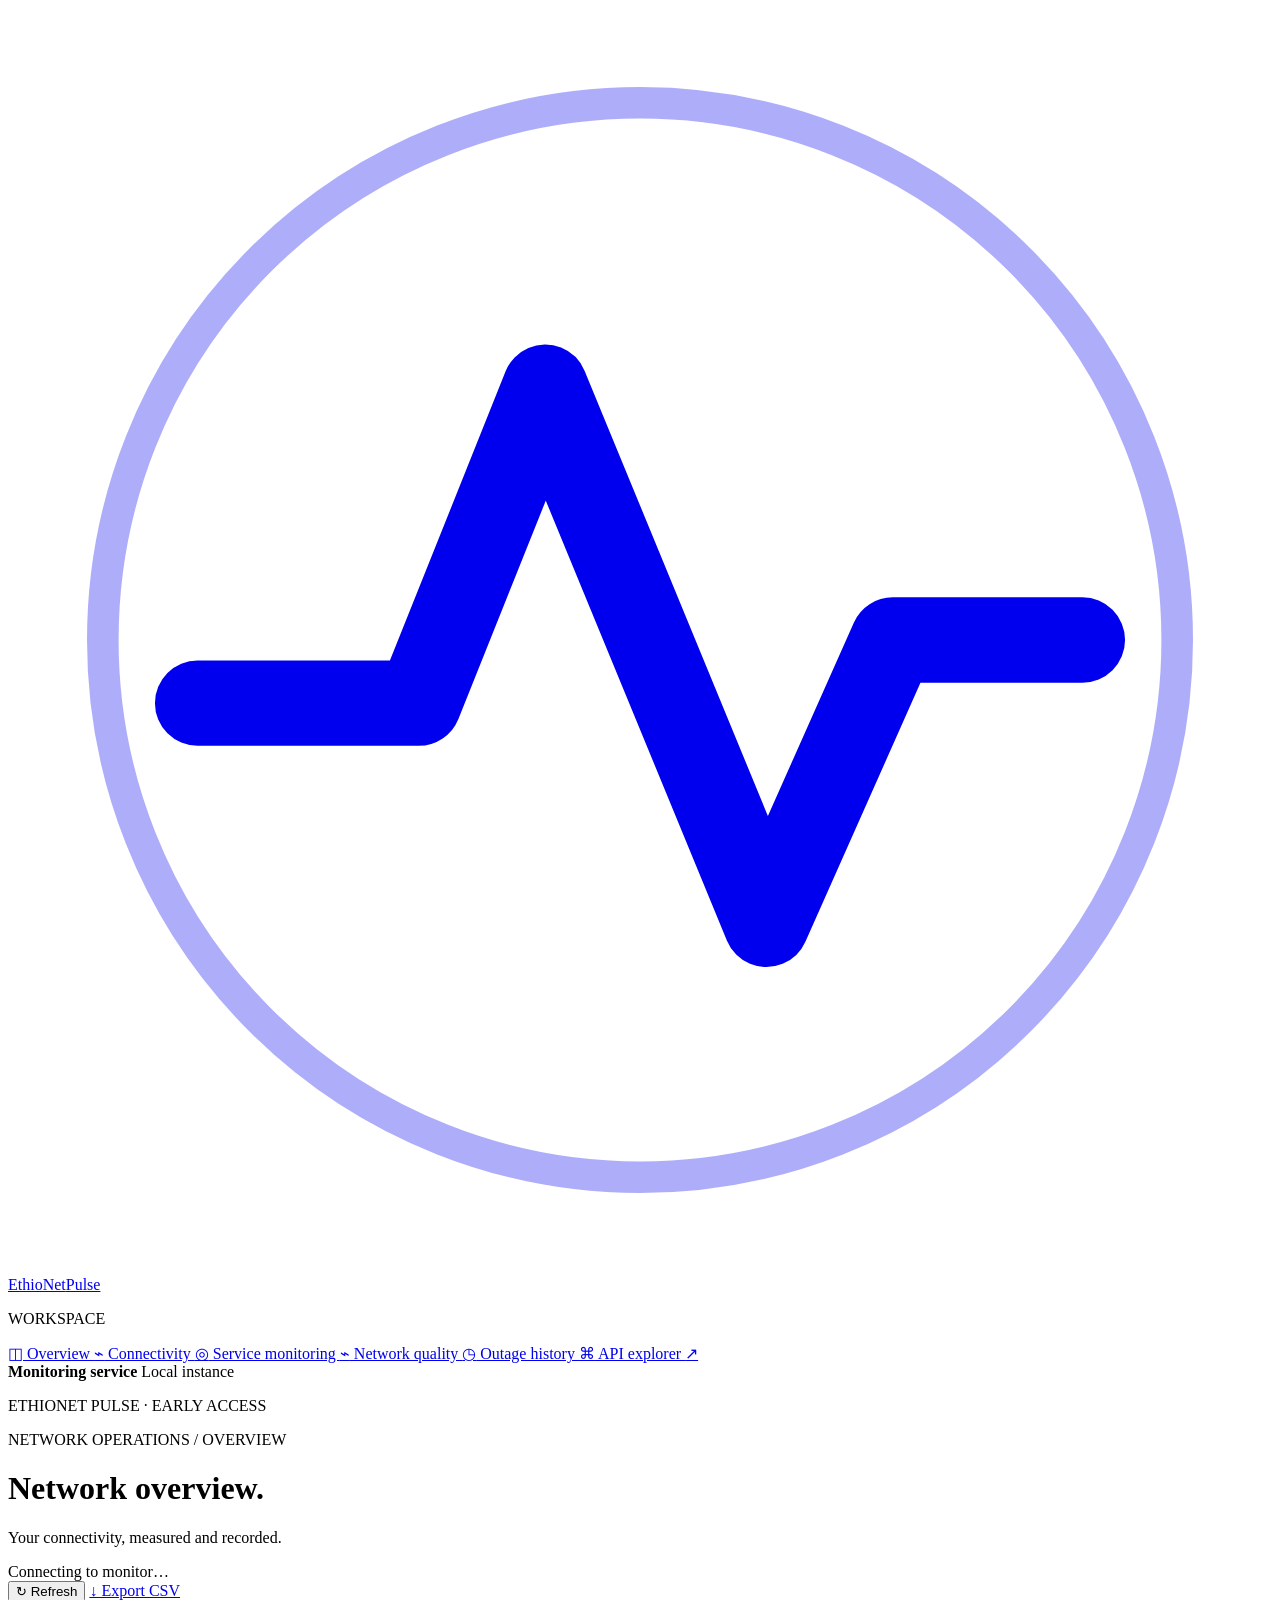
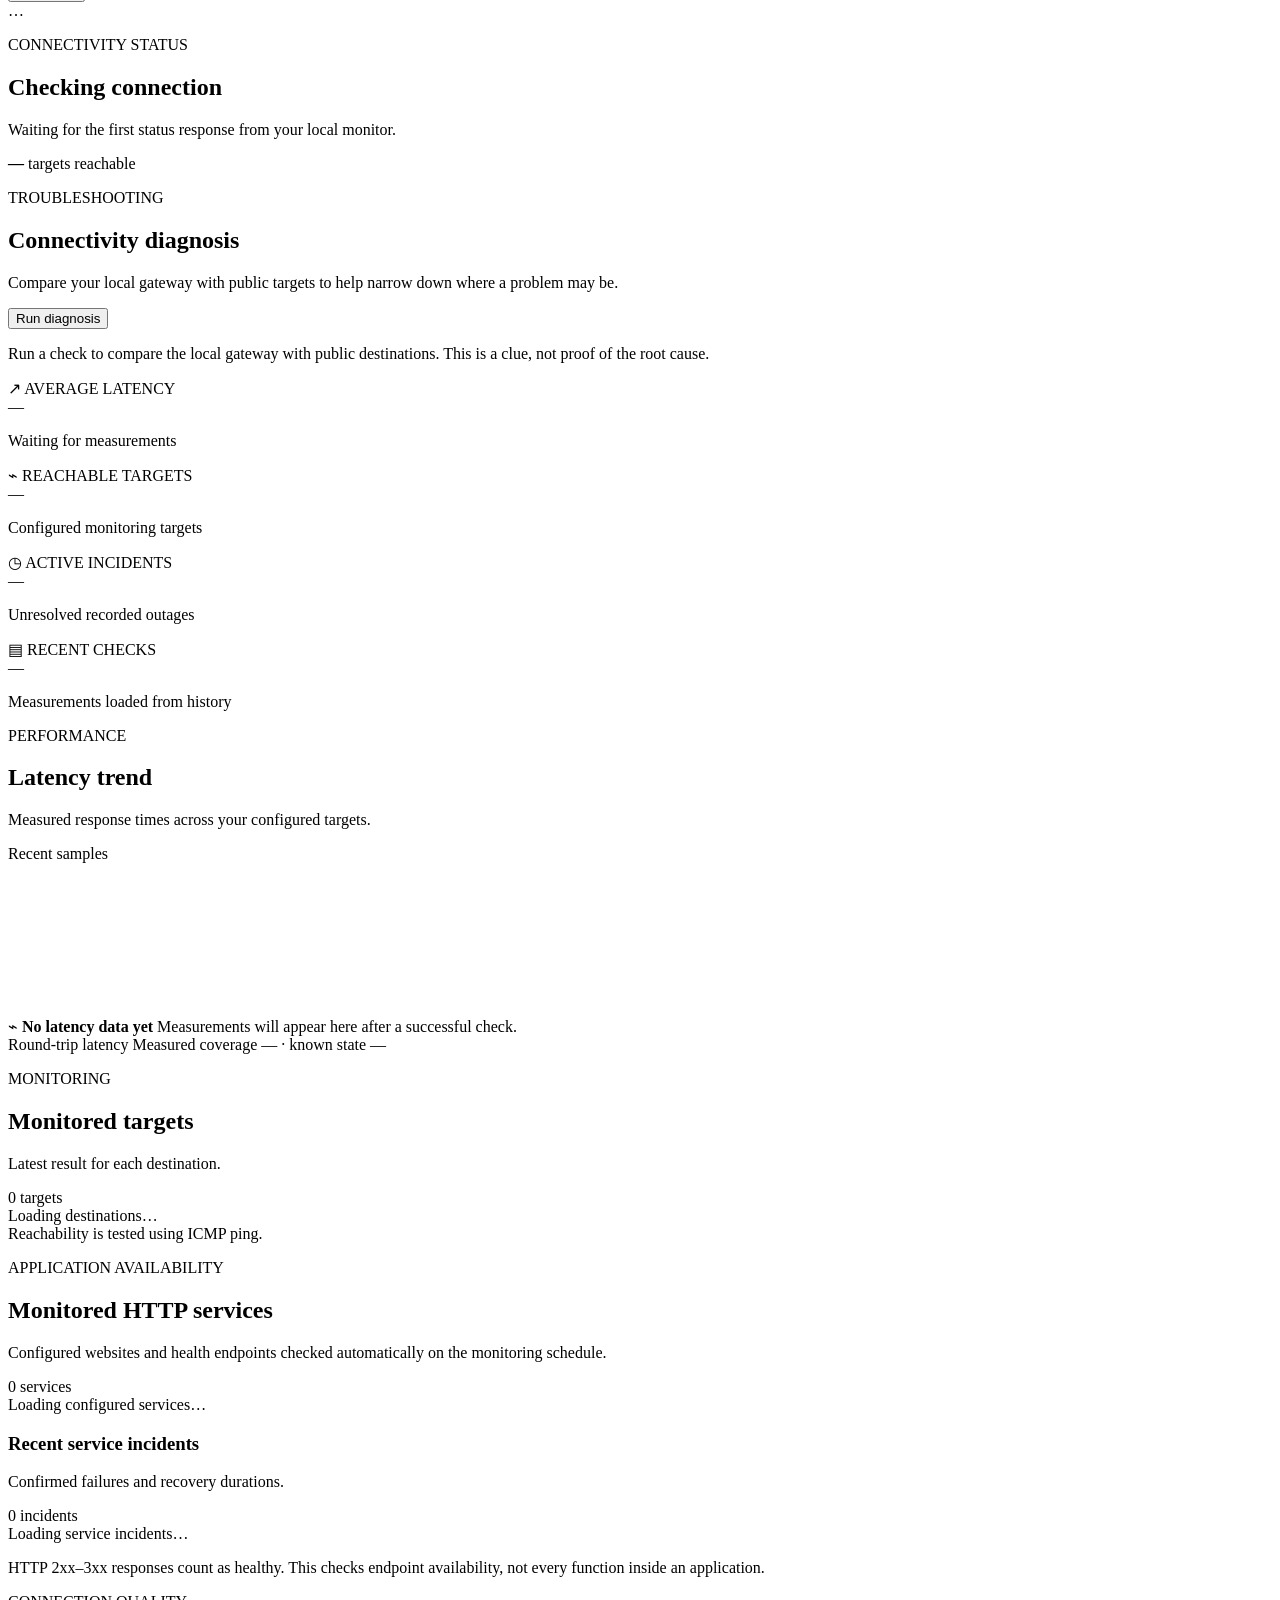
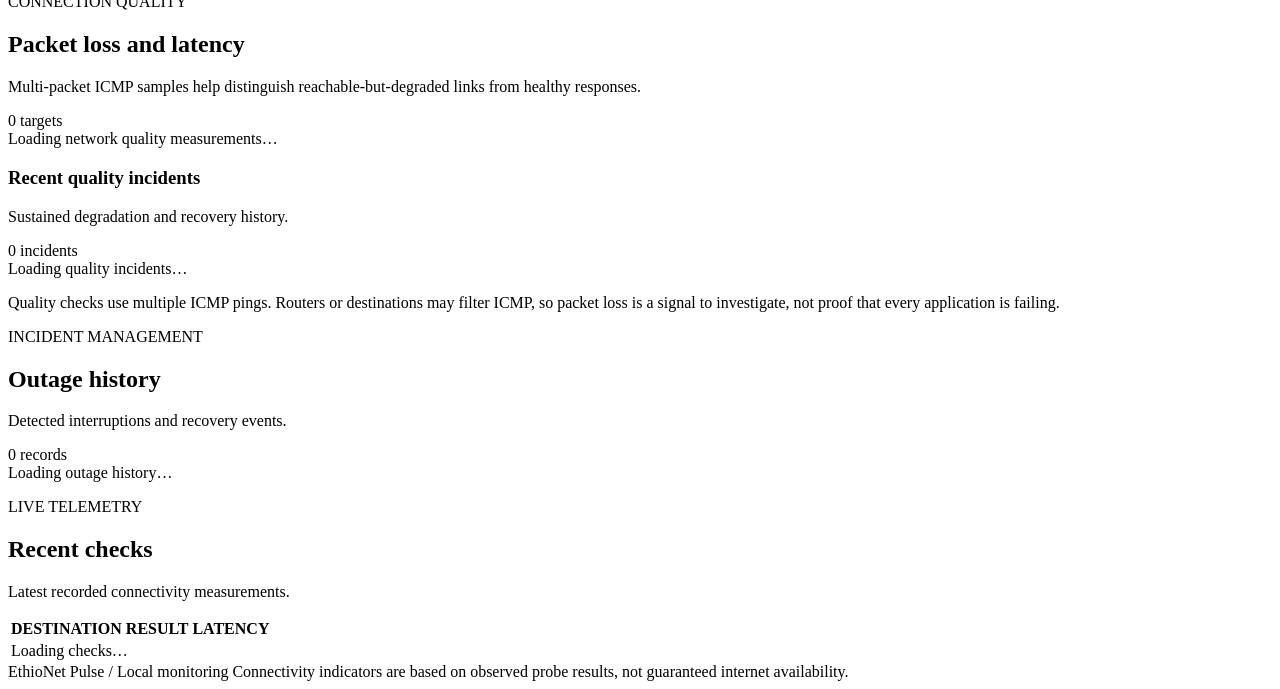
==== app/templates/index.html @ 3a24eda4 "Add packet loss and latency quality dashboard" ====
<!doctype html>
<html lang="en">
<head>
  <meta charset="utf-8">
  <meta name="viewport" content="width=device-width, initial-scale=1">
  <meta name="theme-color" content="#0b1220">
  <meta name="description"
        content="Network connectivity and outage monitoring dashboard.">
  <title>{{ app_name }} — Network Overview</title>
  <link rel="stylesheet" href="/static/styles.css">
  <script src="/static/dashboard.js" defer></script>
</head>
<body>
<div class="app-shell">
  <aside class="sidebar">
    <a href="/" class="brand" aria-label="EthioNet Pulse home">
      <span class="brand-mark">
        <svg viewBox="0 0 40 40" fill="none" aria-hidden="true">
          <path d="M6 22h7l4-10 7 17 4-9h6"
                stroke="currentColor" stroke-width="2.7"
                stroke-linecap="round" stroke-linejoin="round"/>
          <circle cx="20" cy="20" r="17"
                  stroke="currentColor" stroke-opacity=".32"/>
        </svg>
      </span>
      <span class="brand-name">EthioNet<span>Pulse</span></span>
    </a>

    <p class="nav-label">WORKSPACE</p>
    <nav class="nav-links" aria-label="Main navigation">
      <a class="nav-link active" href="#overview">
        <span class="nav-symbol">◫</span> Overview
      </a>
      <a class="nav-link" href="#targets">
        <span class="nav-symbol">⌁</span> Connectivity
      </a>
      <a class="nav-link" href="#services">
        <span class="nav-symbol">◎</span> Service monitoring
      </a>
      <a class="nav-link" href="#network-quality">
        <span class="nav-symbol">⌁</span> Network quality
      </a>
      <a class="nav-link" href="#outages">
        <span class="nav-symbol">◷</span> Outage history
      </a>
      <a class="nav-link" href="/docs" target="_blank" rel="noreferrer">
        <span class="nav-symbol">⌘</span> API explorer
        <span class="external-mark">↗</span>
      </a>
    </nav>

    <div class="sidebar-bottom">
      <div class="sidebar-status">
        <span class="status-dot"></span>
        <div>
          <strong>Monitoring service</strong>
          <span>Local instance</span>
        </div>
      </div>
      <p class="sidebar-caption">ETHIONET PULSE · EARLY ACCESS</p>
    </div>
  </aside>

  <main class="main-content" id="overview">
    <header class="topbar">
      <div>
        <p class="eyebrow">NETWORK OPERATIONS / OVERVIEW</p>
        <h1>Network overview<span class="heading-period">.</span></h1>
        <p class="page-subtitle">
          Your connectivity, measured and recorded.
        </p>
      </div>
      <div class="top-actions">
        <div class="last-updated">
          <span class="mini-dot"></span>
          <span id="last-updated">Connecting to monitor…</span>
        </div>
        <button class="refresh-button" id="refresh-button" type="button">
          <span id="refresh-icon" aria-hidden="true">↻</span>
          Refresh
        </button>
        <a class="refresh-button" id="export-button"
           href="/api/reports/csv?hours=24"
           download>↓ Export CSV</a>
      </div>
    </header>

    <section class="status-banner status-unknown" id="connection-banner"
             aria-live="polite">
      <div class="status-emblem" id="status-icon">…</div>
      <div class="status-copy">
        <p class="eyebrow" id="status-kicker">CONNECTIVITY STATUS</p>
        <h2 id="overall-title">Checking connection</h2>
        <p id="overall-message">
          Waiting for the first status response from your local monitor.
        </p>
      </div>
      <div class="banner-side">
        <strong id="banner-online-count">—</strong>
        <span>targets reachable</span>
      </div>
    </section>


    <section class="panel diagnosis-panel" aria-labelledby="diagnosis-heading">
      <div class="panel-heading">
        <div>
          <p class="eyebrow">TROUBLESHOOTING</p>
          <h2 id="diagnosis-heading">Connectivity diagnosis</h2>
          <p class="panel-subtitle">Compare your local gateway with public targets to help narrow down where a problem may be.</p>
        </div>
        <button class="refresh-button" id="diagnose-button" type="button">Run diagnosis</button>
      </div>
      <div class="diagnosis-body" id="diagnosis-result" aria-live="polite">
        <p class="diagnosis-placeholder">Run a check to compare the local gateway with public destinations. This is a clue, not proof of the root cause.</p>
      </div>
    </section>

    <section class="metrics-grid" aria-label="Network summary">
      <article class="metric-card">
        <div class="metric-heading">
          <span class="metric-icon icon-teal">↗</span>
          <span>AVERAGE LATENCY</span>
        </div>
        <div class="metric-value" id="avg-latency">—</div>
        <p class="metric-foot" id="latency-detail">
          Waiting for measurements
        </p>
      </article>

      <article class="metric-card">
        <div class="metric-heading">
          <span class="metric-icon icon-blue">⌁</span>
          <span>REACHABLE TARGETS</span>
        </div>
        <div class="metric-value" id="reachable-count">—</div>
        <p class="metric-foot" id="reachable-detail">
          Configured monitoring targets
        </p>
      </article>

      <article class="metric-card">
        <div class="metric-heading">
          <span class="metric-icon icon-purple">◷</span>
          <span>ACTIVE INCIDENTS</span>
        </div>
        <div class="metric-value" id="active-incidents">—</div>
        <p class="metric-foot" id="incident-detail">
          Unresolved recorded outages
        </p>
      </article>

      <article class="metric-card">
        <div class="metric-heading">
          <span class="metric-icon icon-amber">▤</span>
          <span>RECENT CHECKS</span>
        </div>
        <div class="metric-value" id="recent-checks">—</div>
        <p class="metric-foot">Measurements loaded from history</p>
      </article>
    </section>

    <section class="content-grid">
      <article class="panel chart-panel">
        <div class="panel-heading">
          <div>
            <p class="eyebrow">PERFORMANCE</p>
            <h2>Latency trend</h2>
            <p class="panel-subtitle">
              Measured response times across your configured targets.
            </p>
          </div>
          <span class="range-label" id="chart-range">Recent samples</span>
        </div>

        <div class="chart-wrap">
          <canvas id="latency-chart"
                  aria-label="Chart of recorded network latency in milliseconds"
                  role="img"></canvas>
          <div class="chart-empty" id="chart-empty">
            <span class="empty-icon">⌁</span>
            <strong>No latency data yet</strong>
            <span>Measurements will appear here after a successful check.</span>
          </div>
        </div>

        <div class="chart-footer">
          <span><span class="legend-dot"></span> Round-trip latency</span>
          <span id="stats-coverage">Measured coverage — · known state —</span>
        </div>
      </article>

      <article class="panel targets-panel" id="targets">
        <div class="panel-heading">
          <div>
            <p class="eyebrow">MONITORING</p>
            <h2>Monitored targets</h2>
            <p class="panel-subtitle">Latest result for each destination.</p>
          </div>
          <span class="count-label" id="target-count">0 targets</span>
        </div>
        <div class="target-list" id="target-list">
          <div class="loading-row">Loading destinations…</div>
        </div>
        <div class="panel-footnote">
          Reachability is tested using ICMP ping.
        </div>
      </article>
    </section>

    <section class="panel service-monitoring-panel" id="services">
      <div class="panel-heading">
        <div>
          <p class="eyebrow">APPLICATION AVAILABILITY</p>
          <h2>Monitored HTTP services</h2>
          <p class="panel-subtitle">
            Configured websites and health endpoints checked automatically on the monitoring schedule.
          </p>
        </div>
        <span class="count-label" id="service-count">0 services</span>
      </div>
      <div class="service-list" id="service-list" aria-live="polite">
        <div class="loading-row">Loading configured services…</div>
      </div>
      <div class="service-incidents-heading">
        <div>
          <h3>Recent service incidents</h3>
          <p class="panel-subtitle">Confirmed failures and recovery durations.</p>
        </div>
        <span class="count-label" id="service-incident-count">0 incidents</span>
      </div>
      <div class="service-outage-list" id="service-outage-list">
        <div class="loading-row">Loading service incidents…</div>
      </div>
      <p class="panel-footnote">
        HTTP 2xx–3xx responses count as healthy. This checks endpoint availability, not every function inside an application.
      </p>
    </section>

    <section class="panel quality-panel" id="network-quality">
      <div class="panel-heading">
        <div>
          <p class="eyebrow">CONNECTION QUALITY</p>
          <h2>Packet loss and latency</h2>
          <p class="panel-subtitle">
            Multi-packet ICMP samples help distinguish reachable-but-degraded links from healthy responses.
          </p>
        </div>
        <span class="count-label" id="quality-target-count">0 targets</span>
      </div>
      <div class="quality-list" id="quality-list" aria-live="polite">
        <div class="loading-row">Loading network quality measurements…</div>
      </div>
      <div class="service-incidents-heading">
        <div>
          <h3>Recent quality incidents</h3>
          <p class="panel-subtitle">Sustained degradation and recovery history.</p>
        </div>
        <span class="count-label" id="quality-incident-count">0 incidents</span>
      </div>
      <div class="service-outage-list" id="quality-incident-list">
        <div class="loading-row">Loading quality incidents…</div>
      </div>
      <p class="panel-footnote">
        Quality checks use multiple ICMP pings. Routers or destinations may filter ICMP, so packet loss is a signal to investigate, not proof that every application is failing.
      </p>
    </section>

    <section class="bottom-grid">
      <article class="panel" id="outages">
        <div class="panel-heading">
          <div>
            <p class="eyebrow">INCIDENT MANAGEMENT</p>
            <h2>Outage history</h2>
            <p class="panel-subtitle">
              Detected interruptions and recovery events.
            </p>
          </div>
          <span class="count-label" id="outage-count">0 records</span>
        </div>
        <div class="outage-list" id="outage-list">
          <div class="loading-row">Loading outage history…</div>
        </div>
      </article>

      <article class="panel activity-panel">
        <div class="panel-heading">
          <div>
            <p class="eyebrow">LIVE TELEMETRY</p>
            <h2>Recent checks</h2>
            <p class="panel-subtitle">
              Latest recorded connectivity measurements.
            </p>
          </div>
        </div>
        <div class="table-wrap">
          <table>
            <thead>
              <tr>
                <th>DESTINATION</th>
                <th>RESULT</th>
                <th>LATENCY</th>
              </tr>
            </thead>
            <tbody id="activity-list">
              <tr><td colspan="3" class="loading-row">Loading checks…</td></tr>
            </tbody>
          </table>
        </div>
      </article>
    </section>

    <footer class="page-footer">
      <span><span class="footer-dot"></span> EthioNet Pulse <span class="footer-separator">/</span> Local monitoring</span>
      <span>Connectivity indicators are based on observed probe results, not guaranteed internet availability.</span>
    </footer>
  </main>
</div>
</body>
</html>
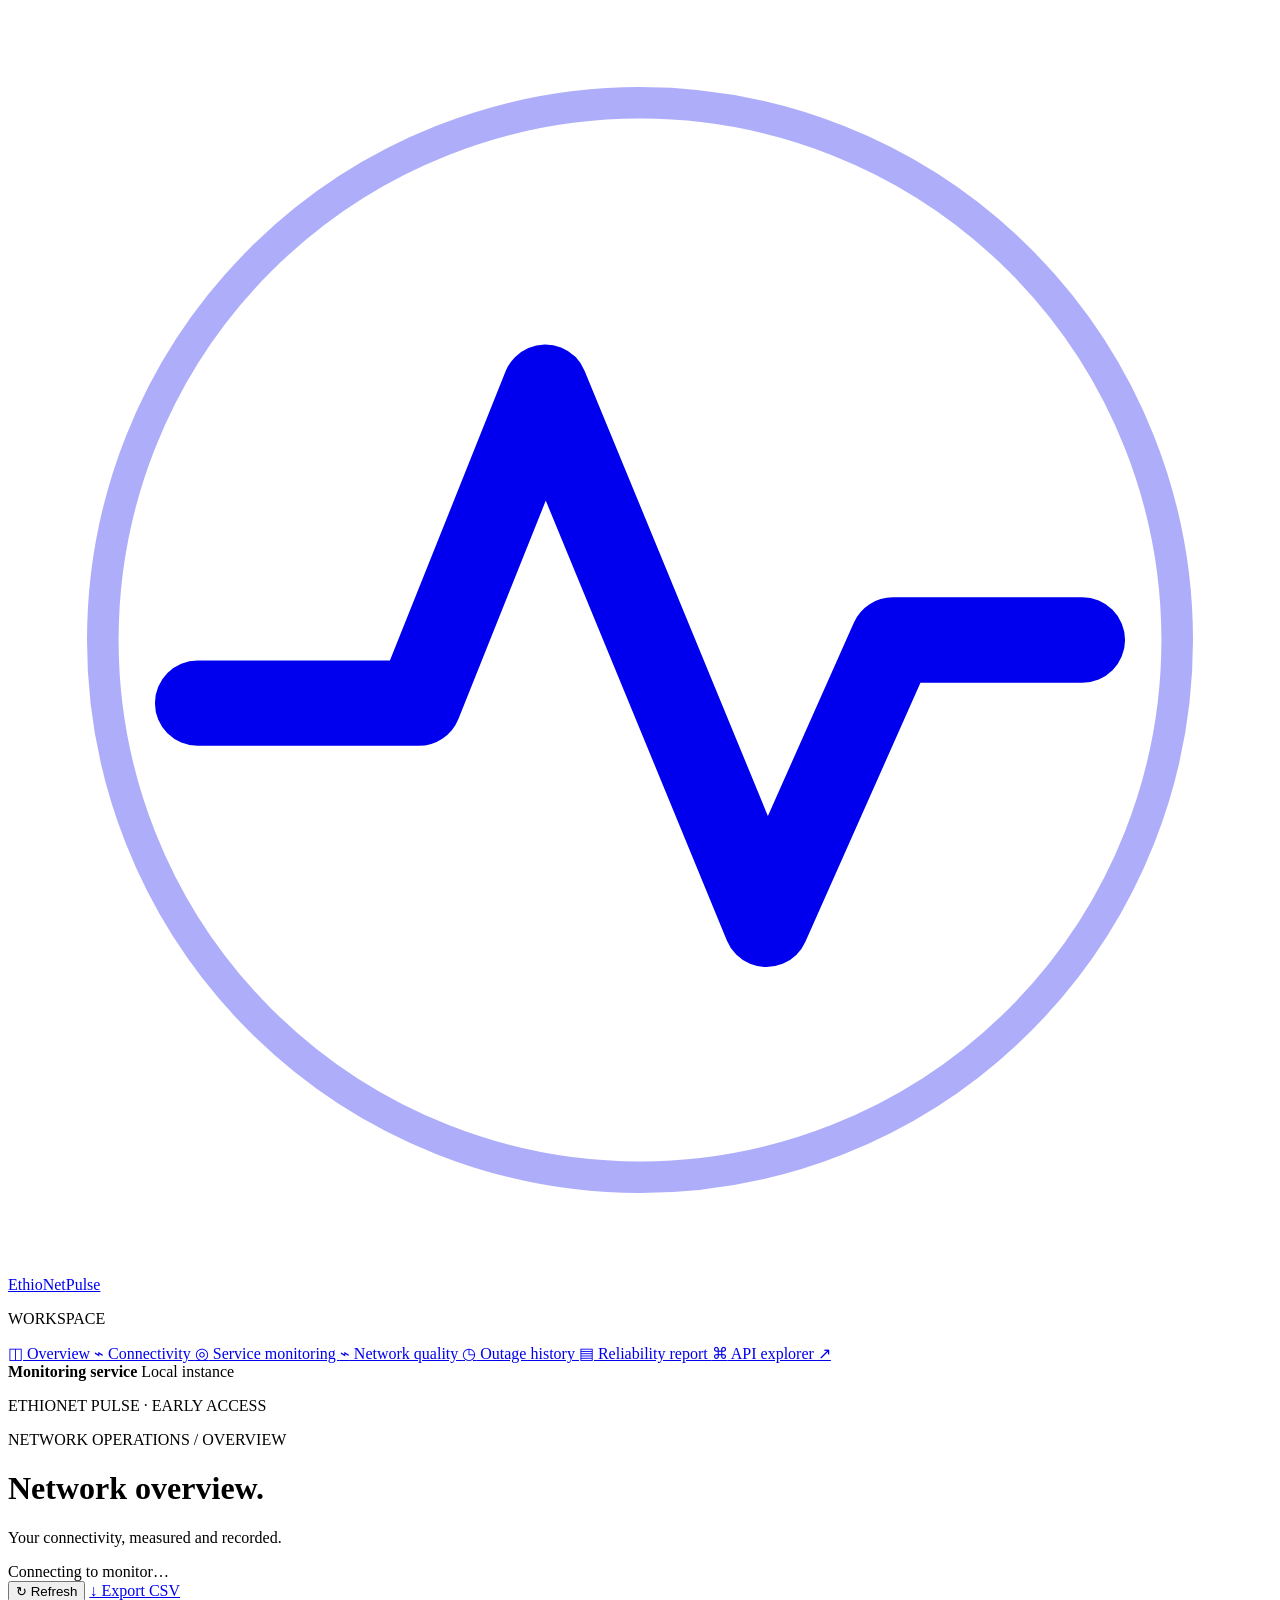
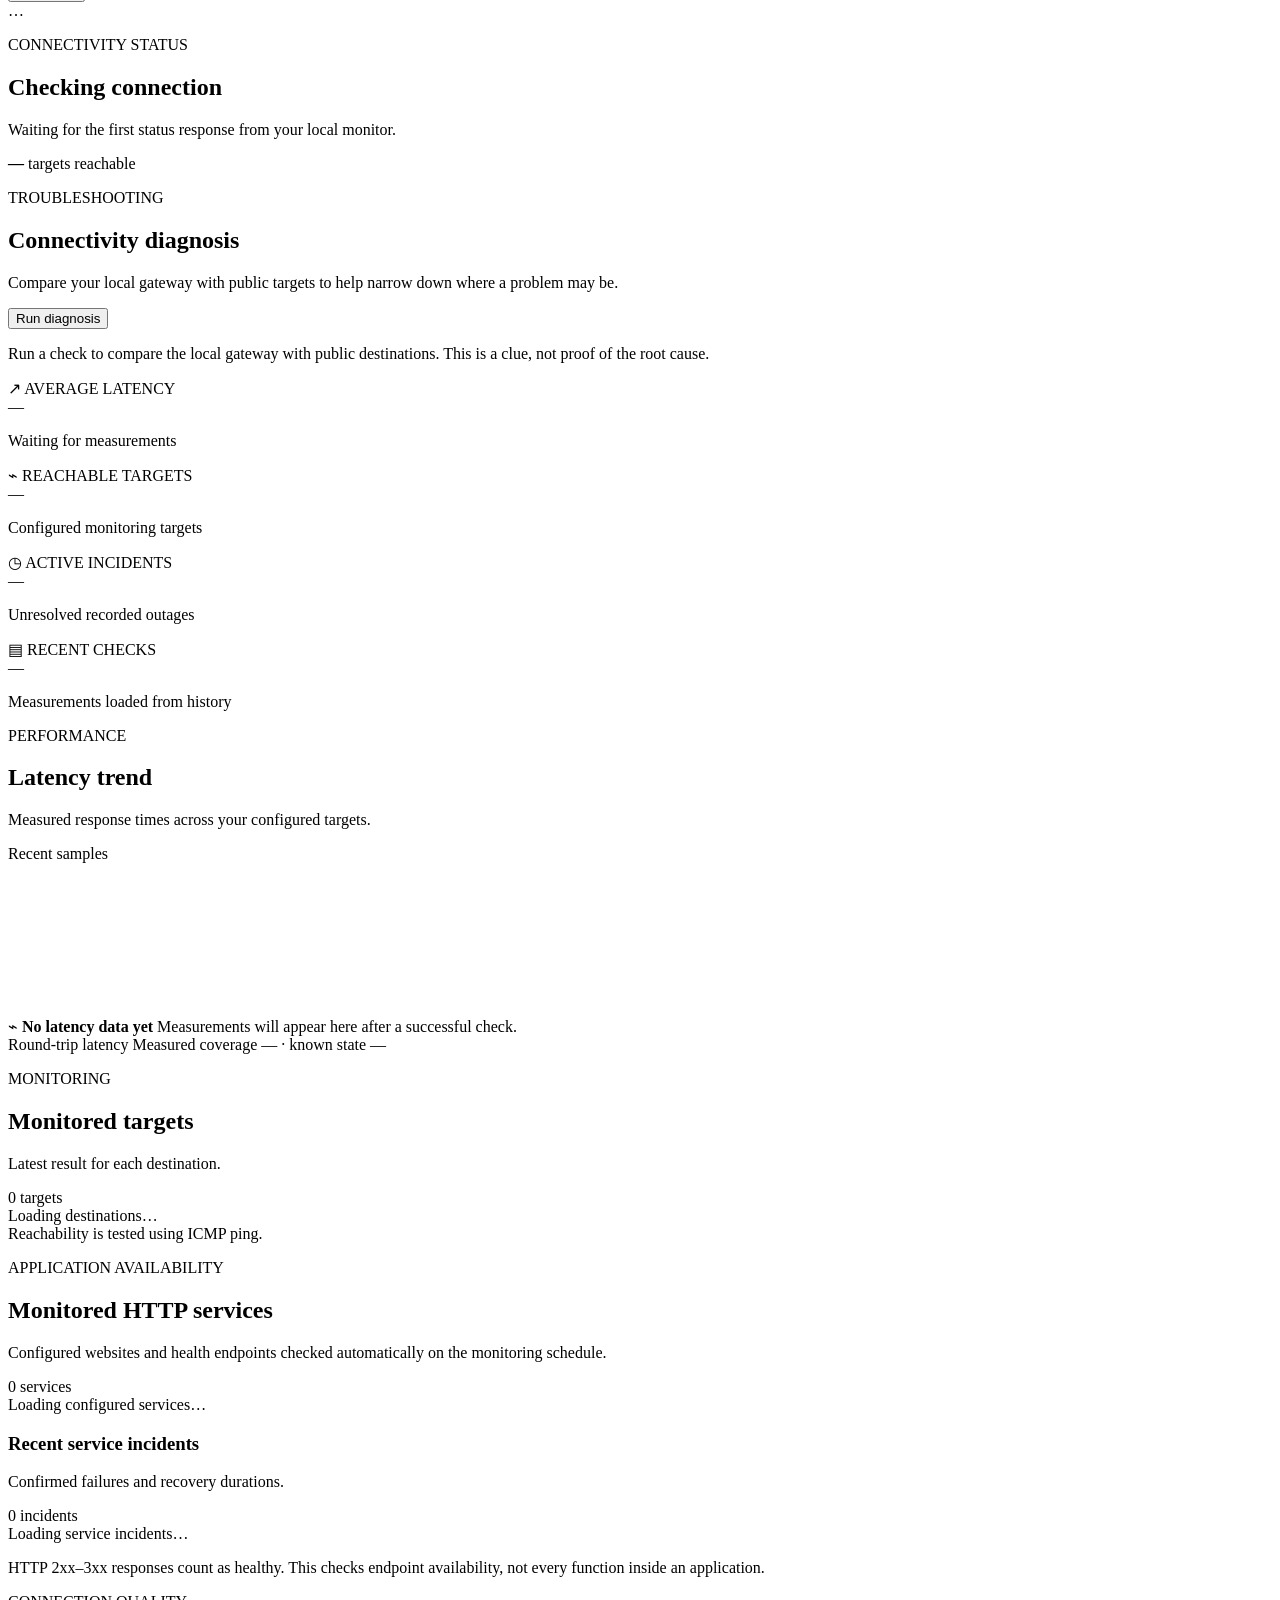
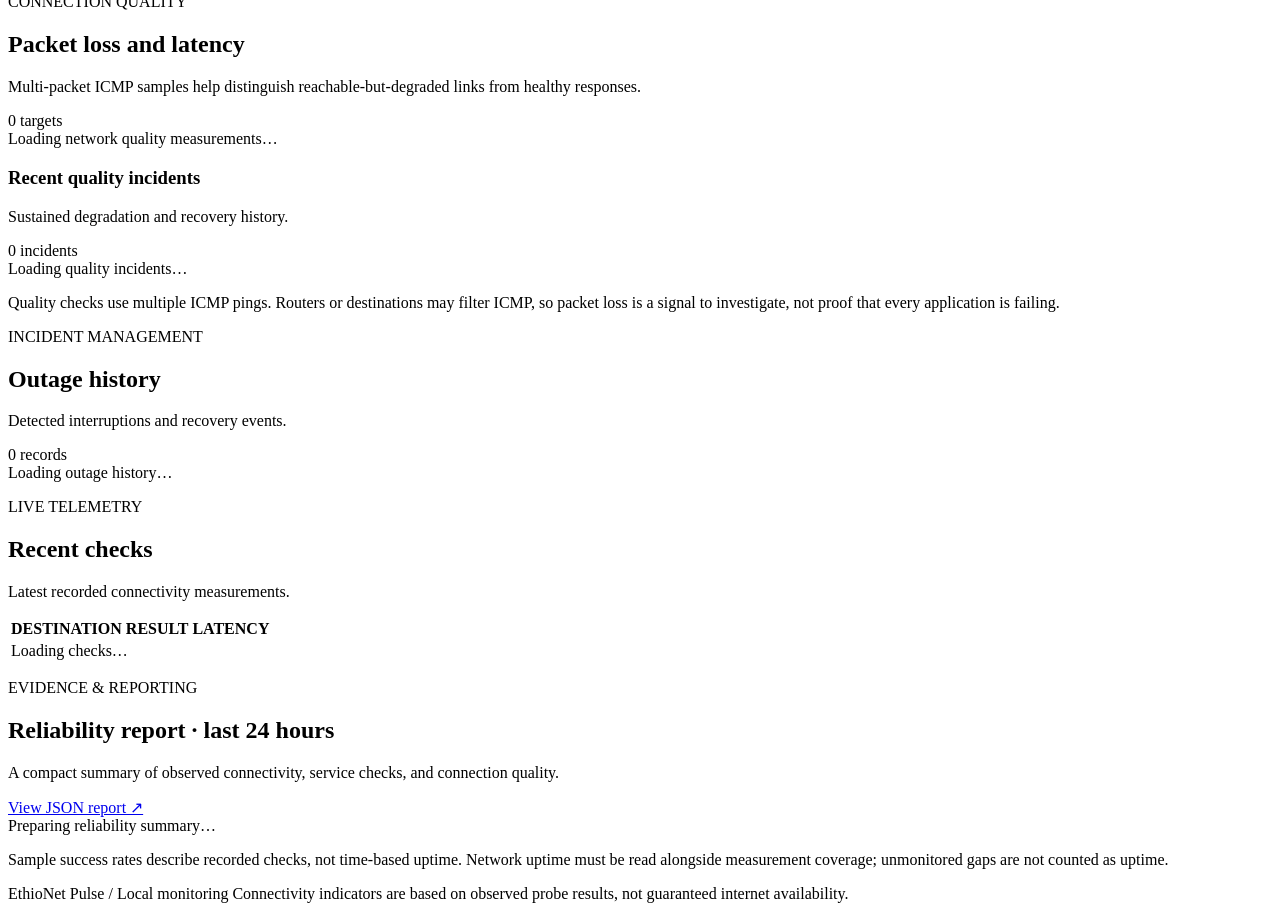
==== commit c0561095: "Add reliability report summary to dashboard" ====
--- a/app/templates/index.html
+++ b/app/templates/index.html
@@ -43,6 +43,9 @@
       <a class="nav-link" href="#outages">
         <span class="nav-symbol">◷</span> Outage history
       </a>
+      <a class="nav-link" href="#reports">
+        <span class="nav-symbol">▤</span> Reliability report
+      </a>
       <a class="nav-link" href="/docs" target="_blank" rel="noreferrer">
         <span class="nav-symbol">⌘</span> API explorer
         <span class="external-mark">↗</span>
@@ -310,6 +313,26 @@
       </article>
     </section>
 
+    <section class="panel reliability-report-panel" id="reports">
+      <div class="panel-heading">
+        <div>
+          <p class="eyebrow">EVIDENCE & REPORTING</p>
+          <h2>Reliability report · last 24 hours</h2>
+          <p class="panel-subtitle">
+            A compact summary of observed connectivity, service checks, and connection quality.
+          </p>
+        </div>
+        <a class="refresh-button" href="/api/reports/reliability?hours=24"
+           target="_blank" rel="noreferrer">View JSON report ↗</a>
+      </div>
+      <div class="reliability-summary-grid" id="reliability-summary" aria-live="polite">
+        <div class="loading-row">Preparing reliability summary…</div>
+      </div>
+      <p class="panel-footnote">
+        Sample success rates describe recorded checks, not time-based uptime. Network uptime must be read alongside measurement coverage; unmonitored gaps are not counted as uptime.
+      </p>
+    </section>
+
     <footer class="page-footer">
       <span><span class="footer-dot"></span> EthioNet Pulse <span class="footer-separator">/</span> Local monitoring</span>
       <span>Connectivity indicators are based on observed probe results, not guaranteed internet availability.</span>
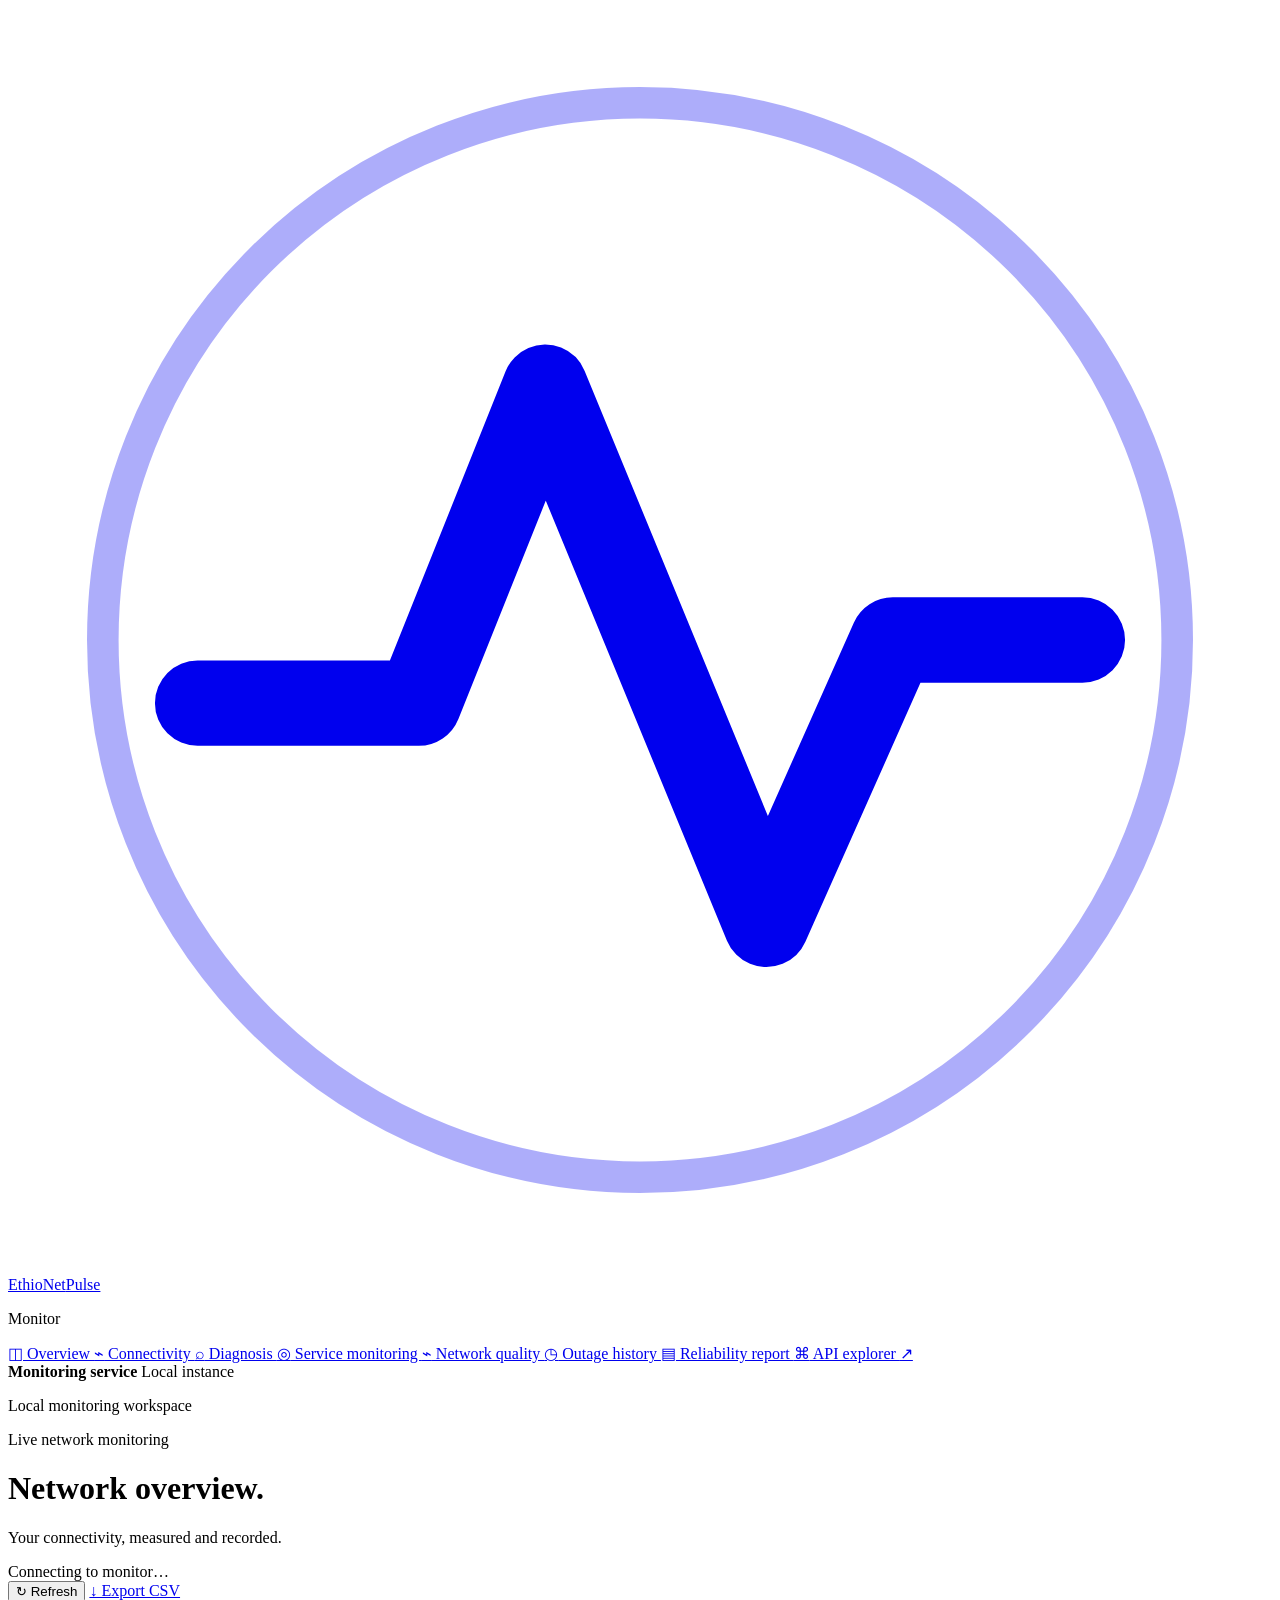
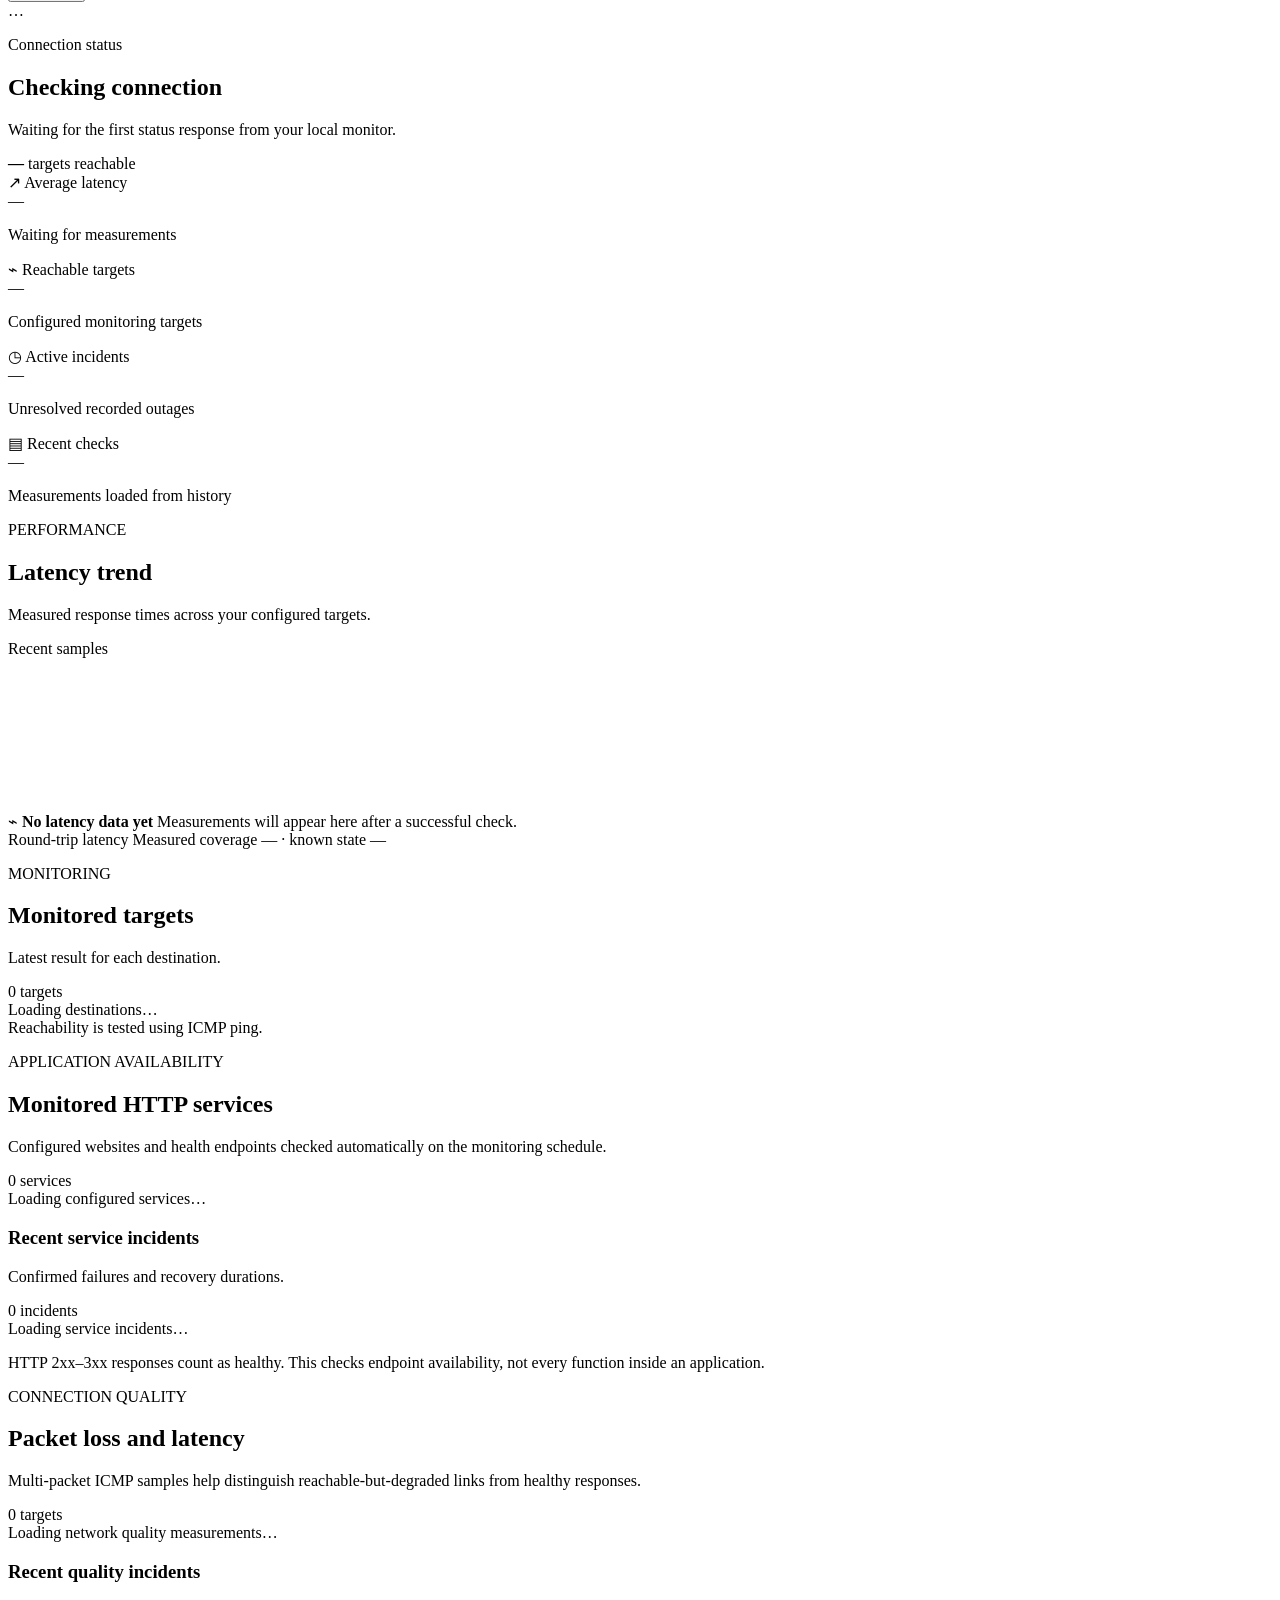
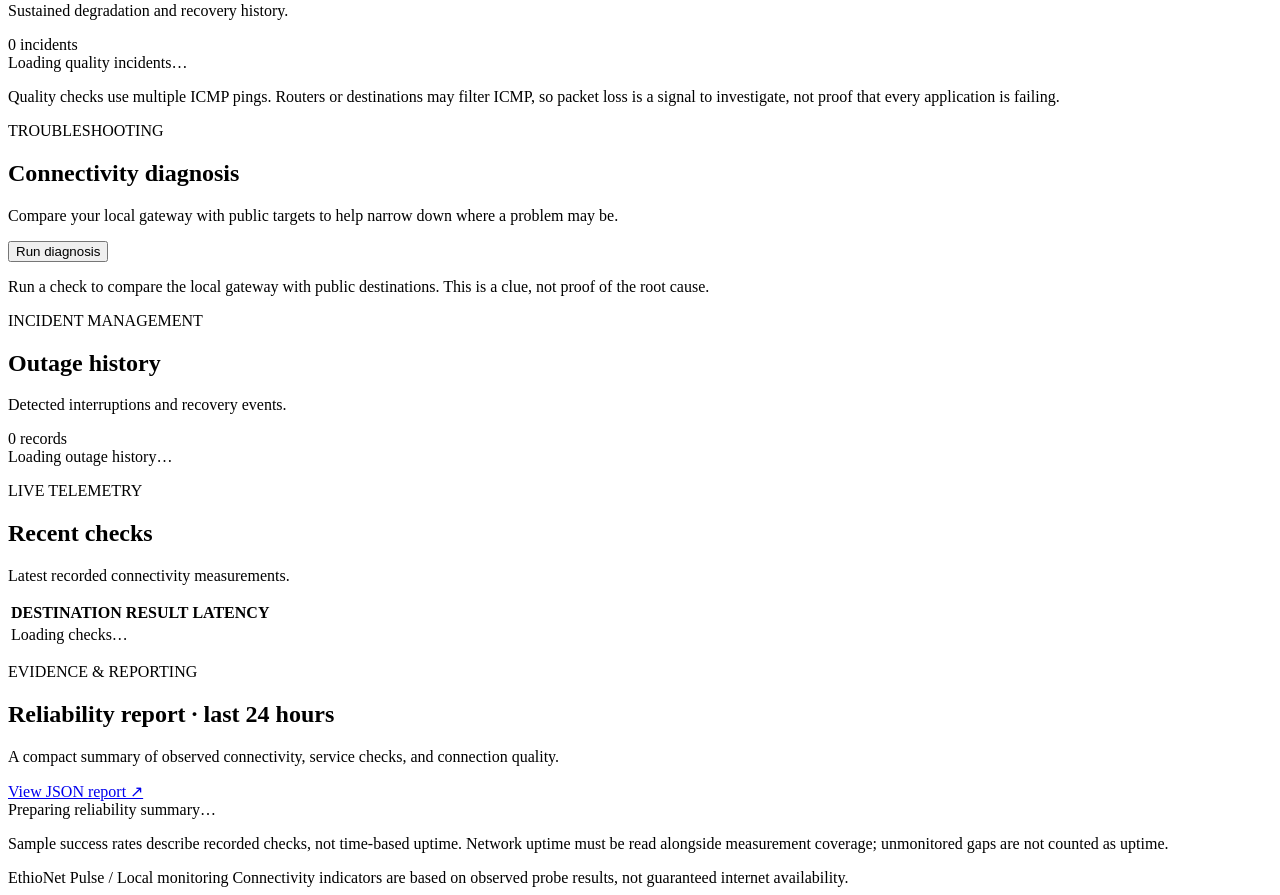
==== commit 59f62aba: "Improve dashboard content hierarchy and navigation" ====
--- a/app/templates/index.html
+++ b/app/templates/index.html
@@ -3,7 +3,7 @@
 <head>
   <meta charset="utf-8">
   <meta name="viewport" content="width=device-width, initial-scale=1">
-  <meta name="theme-color" content="#0b1220">
+  <meta name="theme-color" content="#f4f7f5">
   <meta name="description"
         content="Network connectivity and outage monitoring dashboard.">
   <title>{{ app_name }} — Network Overview</title>
@@ -26,7 +26,7 @@
       <span class="brand-name">EthioNet<span>Pulse</span></span>
     </a>
 
-    <p class="nav-label">WORKSPACE</p>
+    <p class="nav-label">Monitor</p>
     <nav class="nav-links" aria-label="Main navigation">
       <a class="nav-link active" href="#overview">
         <span class="nav-symbol">◫</span> Overview
@@ -34,6 +34,9 @@
       <a class="nav-link" href="#targets">
         <span class="nav-symbol">⌁</span> Connectivity
       </a>
+      <a class="nav-link" href="#diagnosis">
+        <span class="nav-symbol">⌕</span> Diagnosis
+      </a>
       <a class="nav-link" href="#services">
         <span class="nav-symbol">◎</span> Service monitoring
       </a>
@@ -60,14 +63,14 @@
           <span>Local instance</span>
         </div>
       </div>
-      <p class="sidebar-caption">ETHIONET PULSE · EARLY ACCESS</p>
+      <p class="sidebar-caption">Local monitoring workspace</p>
     </div>
   </aside>
 
   <main class="main-content" id="overview">
     <header class="topbar">
       <div>
-        <p class="eyebrow">NETWORK OPERATIONS / OVERVIEW</p>
+        <p class="eyebrow">Live network monitoring</p>
         <h1>Network overview<span class="heading-period">.</span></h1>
         <p class="page-subtitle">
           Your connectivity, measured and recorded.
@@ -92,7 +95,7 @@
              aria-live="polite">
       <div class="status-emblem" id="status-icon">…</div>
       <div class="status-copy">
-        <p class="eyebrow" id="status-kicker">CONNECTIVITY STATUS</p>
+        <p class="eyebrow" id="status-kicker">Connection status</p>
         <h2 id="overall-title">Checking connection</h2>
         <p id="overall-message">
           Waiting for the first status response from your local monitor.
@@ -105,25 +108,13 @@
     </section>
 
 
-    <section class="panel diagnosis-panel" aria-labelledby="diagnosis-heading">
-      <div class="panel-heading">
-        <div>
-          <p class="eyebrow">TROUBLESHOOTING</p>
-          <h2 id="diagnosis-heading">Connectivity diagnosis</h2>
-          <p class="panel-subtitle">Compare your local gateway with public targets to help narrow down where a problem may be.</p>
-        </div>
-        <button class="refresh-button" id="diagnose-button" type="button">Run diagnosis</button>
-      </div>
-      <div class="diagnosis-body" id="diagnosis-result" aria-live="polite">
-        <p class="diagnosis-placeholder">Run a check to compare the local gateway with public destinations. This is a clue, not proof of the root cause.</p>
-      </div>
-    </section>
+
 
     <section class="metrics-grid" aria-label="Network summary">
       <article class="metric-card">
         <div class="metric-heading">
           <span class="metric-icon icon-teal">↗</span>
-          <span>AVERAGE LATENCY</span>
+          <span>Average latency</span>
         </div>
         <div class="metric-value" id="avg-latency">—</div>
         <p class="metric-foot" id="latency-detail">
@@ -134,7 +125,7 @@
       <article class="metric-card">
         <div class="metric-heading">
           <span class="metric-icon icon-blue">⌁</span>
-          <span>REACHABLE TARGETS</span>
+          <span>Reachable targets</span>
         </div>
         <div class="metric-value" id="reachable-count">—</div>
         <p class="metric-foot" id="reachable-detail">
@@ -145,7 +136,7 @@
       <article class="metric-card">
         <div class="metric-heading">
           <span class="metric-icon icon-purple">◷</span>
-          <span>ACTIVE INCIDENTS</span>
+          <span>Active incidents</span>
         </div>
         <div class="metric-value" id="active-incidents">—</div>
         <p class="metric-foot" id="incident-detail">
@@ -156,7 +147,7 @@
       <article class="metric-card">
         <div class="metric-heading">
           <span class="metric-icon icon-amber">▤</span>
-          <span>RECENT CHECKS</span>
+          <span>Recent checks</span>
         </div>
         <div class="metric-value" id="recent-checks">—</div>
         <p class="metric-foot">Measurements loaded from history</p>
@@ -267,6 +258,20 @@
       <p class="panel-footnote">
         Quality checks use multiple ICMP pings. Routers or destinations may filter ICMP, so packet loss is a signal to investigate, not proof that every application is failing.
       </p>
+    </section>
+
+    <section class="panel diagnosis-panel" aria-labelledby="diagnosis-heading">
+      <div class="panel-heading">
+        <div>
+          <p class="eyebrow">TROUBLESHOOTING</p>
+          <h2 id="diagnosis-heading">Connectivity diagnosis</h2>
+          <p class="panel-subtitle">Compare your local gateway with public targets to help narrow down where a problem may be.</p>
+        </div>
+        <button class="refresh-button" id="diagnose-button" type="button">Run diagnosis</button>
+      </div>
+      <div class="diagnosis-body" id="diagnosis-result" aria-live="polite">
+        <p class="diagnosis-placeholder">Run a check to compare the local gateway with public destinations. This is a clue, not proof of the root cause.</p>
+      </div>
     </section>
 
     <section class="bottom-grid">
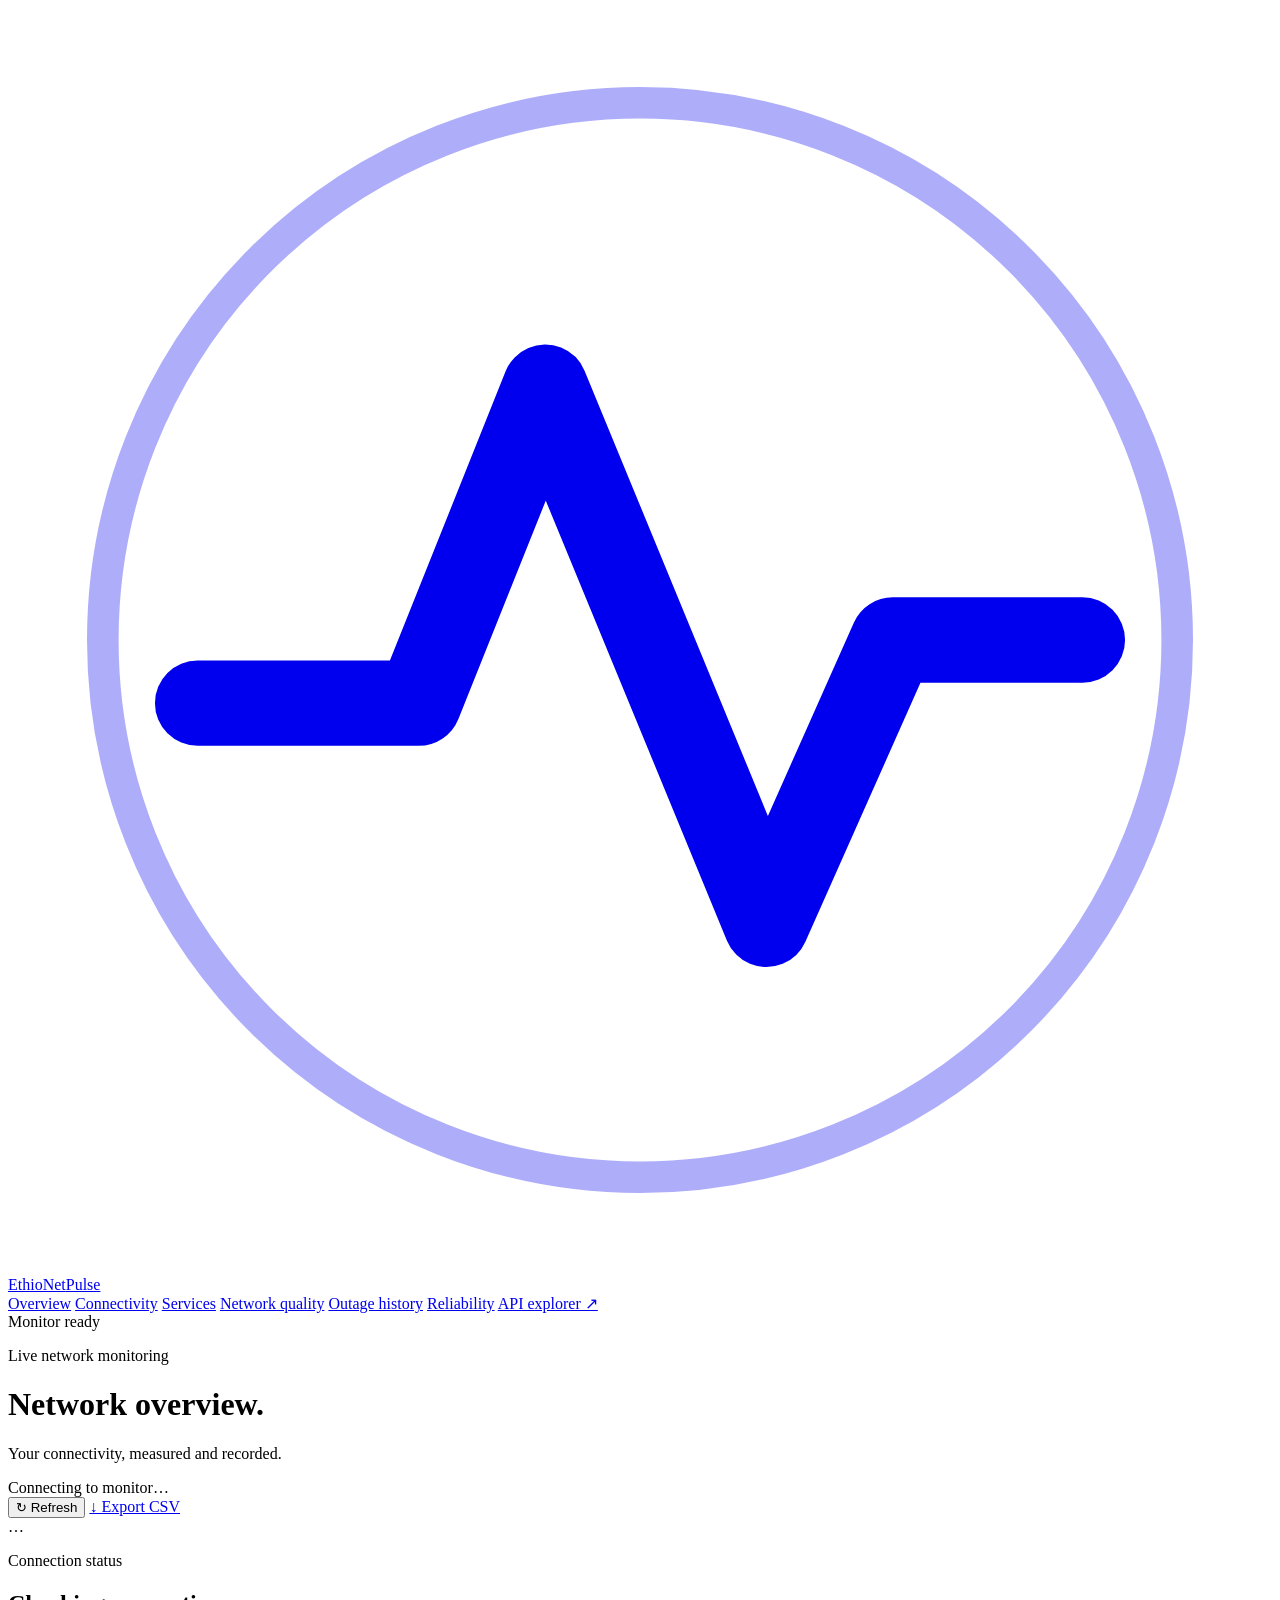
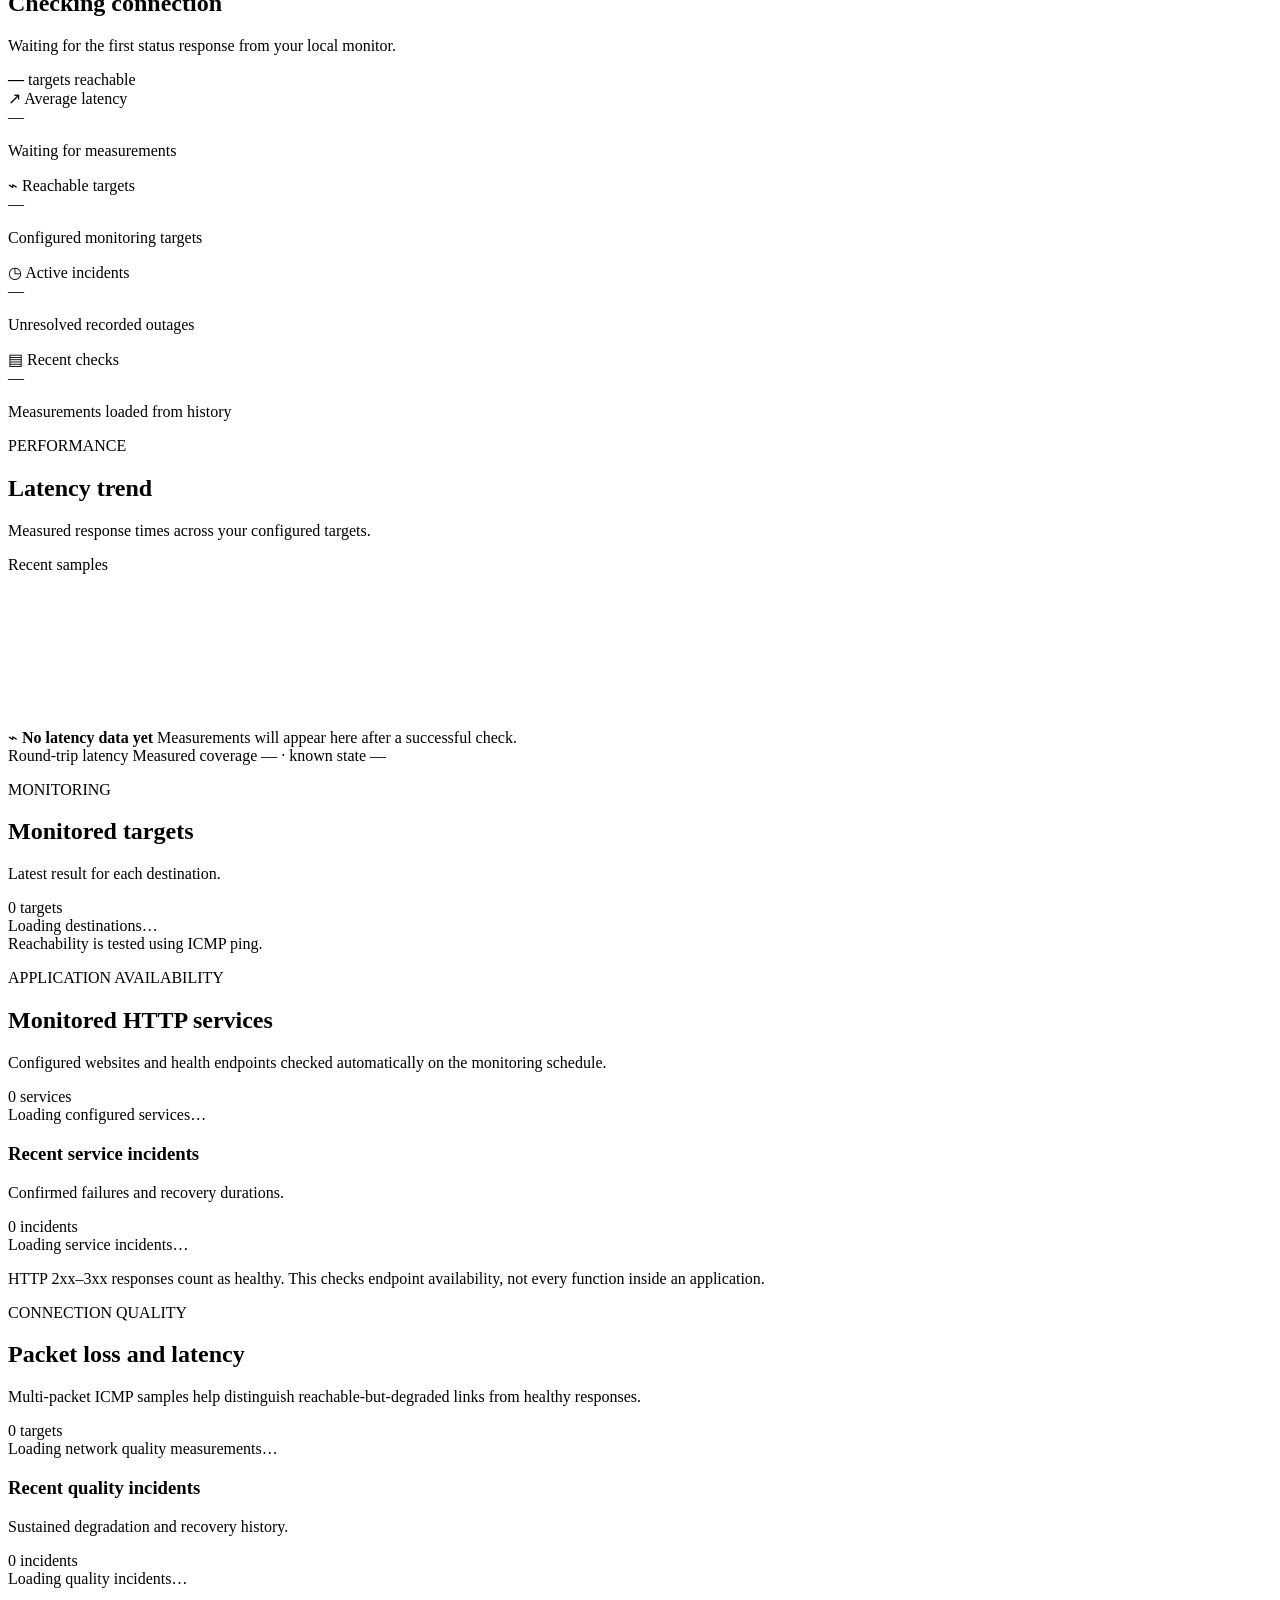
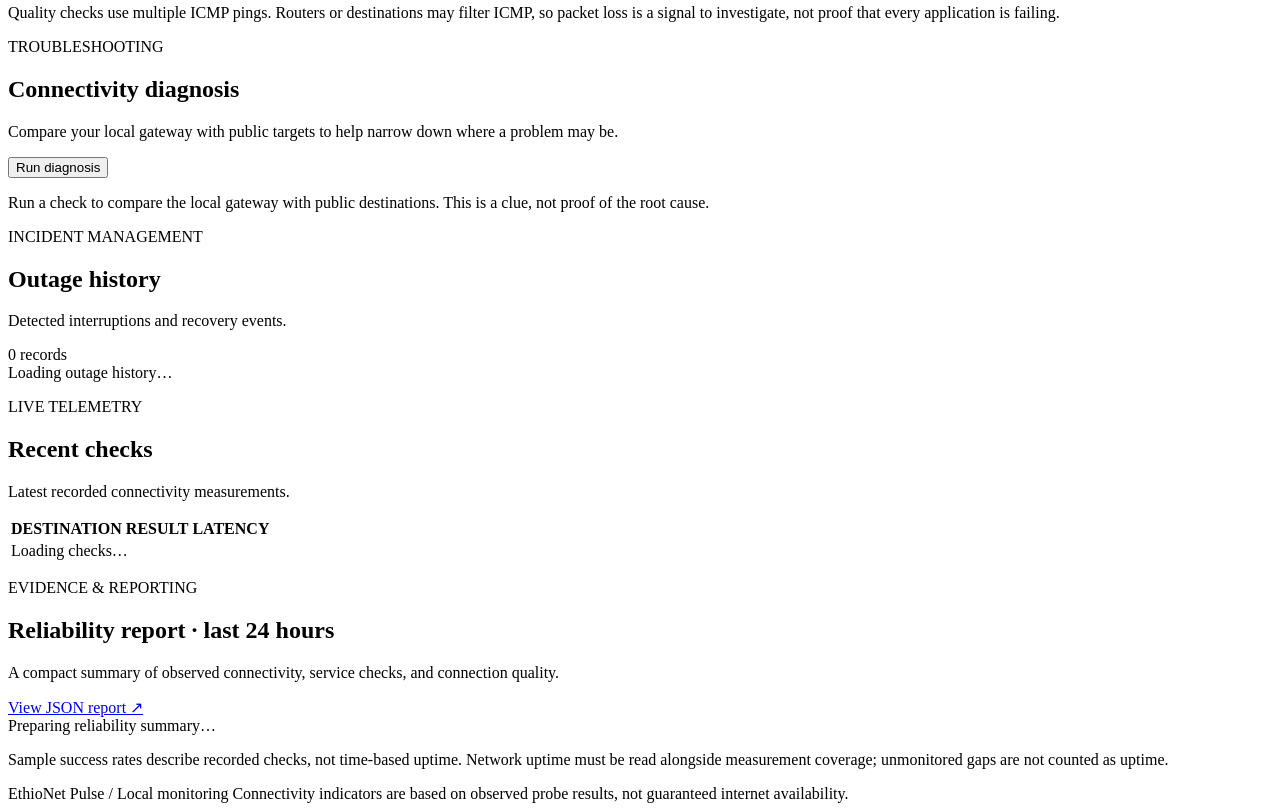
==== commit 98d34aa5: "Restructure dashboard with a simple top navigation" ====
--- a/app/templates/index.html
+++ b/app/templates/index.html
@@ -3,7 +3,7 @@
 <head>
   <meta charset="utf-8">
   <meta name="viewport" content="width=device-width, initial-scale=1">
-  <meta name="theme-color" content="#f4f7f5">
+  <meta name="theme-color" content="#f5f7f5">
   <meta name="description"
         content="Network connectivity and outage monitoring dashboard.">
   <title>{{ app_name }} — Network Overview</title>
@@ -12,60 +12,37 @@
 </head>
 <body>
 <div class="app-shell">
-  <aside class="sidebar">
-    <a href="/" class="brand" aria-label="EthioNet Pulse home">
-      <span class="brand-mark">
-        <svg viewBox="0 0 40 40" fill="none" aria-hidden="true">
-          <path d="M6 22h7l4-10 7 17 4-9h6"
-                stroke="currentColor" stroke-width="2.7"
-                stroke-linecap="round" stroke-linejoin="round"/>
-          <circle cx="20" cy="20" r="17"
-                  stroke="currentColor" stroke-opacity=".32"/>
-        </svg>
-      </span>
-      <span class="brand-name">EthioNet<span>Pulse</span></span>
-    </a>
-
-    <p class="nav-label">Monitor</p>
-    <nav class="nav-links" aria-label="Main navigation">
-      <a class="nav-link active" href="#overview">
-        <span class="nav-symbol">◫</span> Overview
+  <header class="site-header">
+    <div class="site-header-inner">
+      <a href="/" class="brand" aria-label="EthioNet Pulse home">
+        <span class="brand-mark">
+          <svg viewBox="0 0 40 40" fill="none" aria-hidden="true">
+            <path d="M6 22h7l4-10 7 17 4-9h6"
+                  stroke="currentColor" stroke-width="2.7"
+                  stroke-linecap="round" stroke-linejoin="round"/>
+            <circle cx="20" cy="20" r="17"
+                    stroke="currentColor" stroke-opacity=".32"/>
+          </svg>
+        </span>
+        <span class="brand-name">EthioNet<span>Pulse</span></span>
       </a>
-      <a class="nav-link" href="#targets">
-        <span class="nav-symbol">⌁</span> Connectivity
-      </a>
-      <a class="nav-link" href="#diagnosis">
-        <span class="nav-symbol">⌕</span> Diagnosis
-      </a>
-      <a class="nav-link" href="#services">
-        <span class="nav-symbol">◎</span> Service monitoring
-      </a>
-      <a class="nav-link" href="#network-quality">
-        <span class="nav-symbol">⌁</span> Network quality
-      </a>
-      <a class="nav-link" href="#outages">
-        <span class="nav-symbol">◷</span> Outage history
-      </a>
-      <a class="nav-link" href="#reports">
-        <span class="nav-symbol">▤</span> Reliability report
-      </a>
-      <a class="nav-link" href="/docs" target="_blank" rel="noreferrer">
-        <span class="nav-symbol">⌘</span> API explorer
-        <span class="external-mark">↗</span>
-      </a>
-    </nav>
-
-    <div class="sidebar-bottom">
-      <div class="sidebar-status">
-        <span class="status-dot"></span>
-        <div>
-          <strong>Monitoring service</strong>
-          <span>Local instance</span>
-        </div>
-      </div>
-      <p class="sidebar-caption">Local monitoring workspace</p>
+
+      <nav class="nav-links" aria-label="Main navigation">
+        <a class="nav-link active" href="#overview">Overview</a>
+        <a class="nav-link" href="#targets">Connectivity</a>
+        <a class="nav-link" href="#services">Services</a>
+        <a class="nav-link" href="#network-quality">Network quality</a>
+        <a class="nav-link" href="#outages">Outage history</a>
+        <a class="nav-link" href="#reports">Reliability</a>
+        <a class="nav-link nav-api" href="/docs" target="_blank" rel="noreferrer">API explorer ↗</a>
+      </nav>
+
+      <div class="header-status">
+        <span class="status-dot" aria-hidden="true"></span>
+        <span>Monitor ready</span>
+      </div>
     </div>
-  </aside>
+  </header>
 
   <main class="main-content" id="overview">
     <header class="topbar">
@@ -260,7 +237,7 @@
       </p>
     </section>
 
-    <section class="panel diagnosis-panel" aria-labelledby="diagnosis-heading">
+    <section class="panel diagnosis-panel" id="diagnosis" aria-labelledby="diagnosis-heading">
       <div class="panel-heading">
         <div>
           <p class="eyebrow">TROUBLESHOOTING</p>
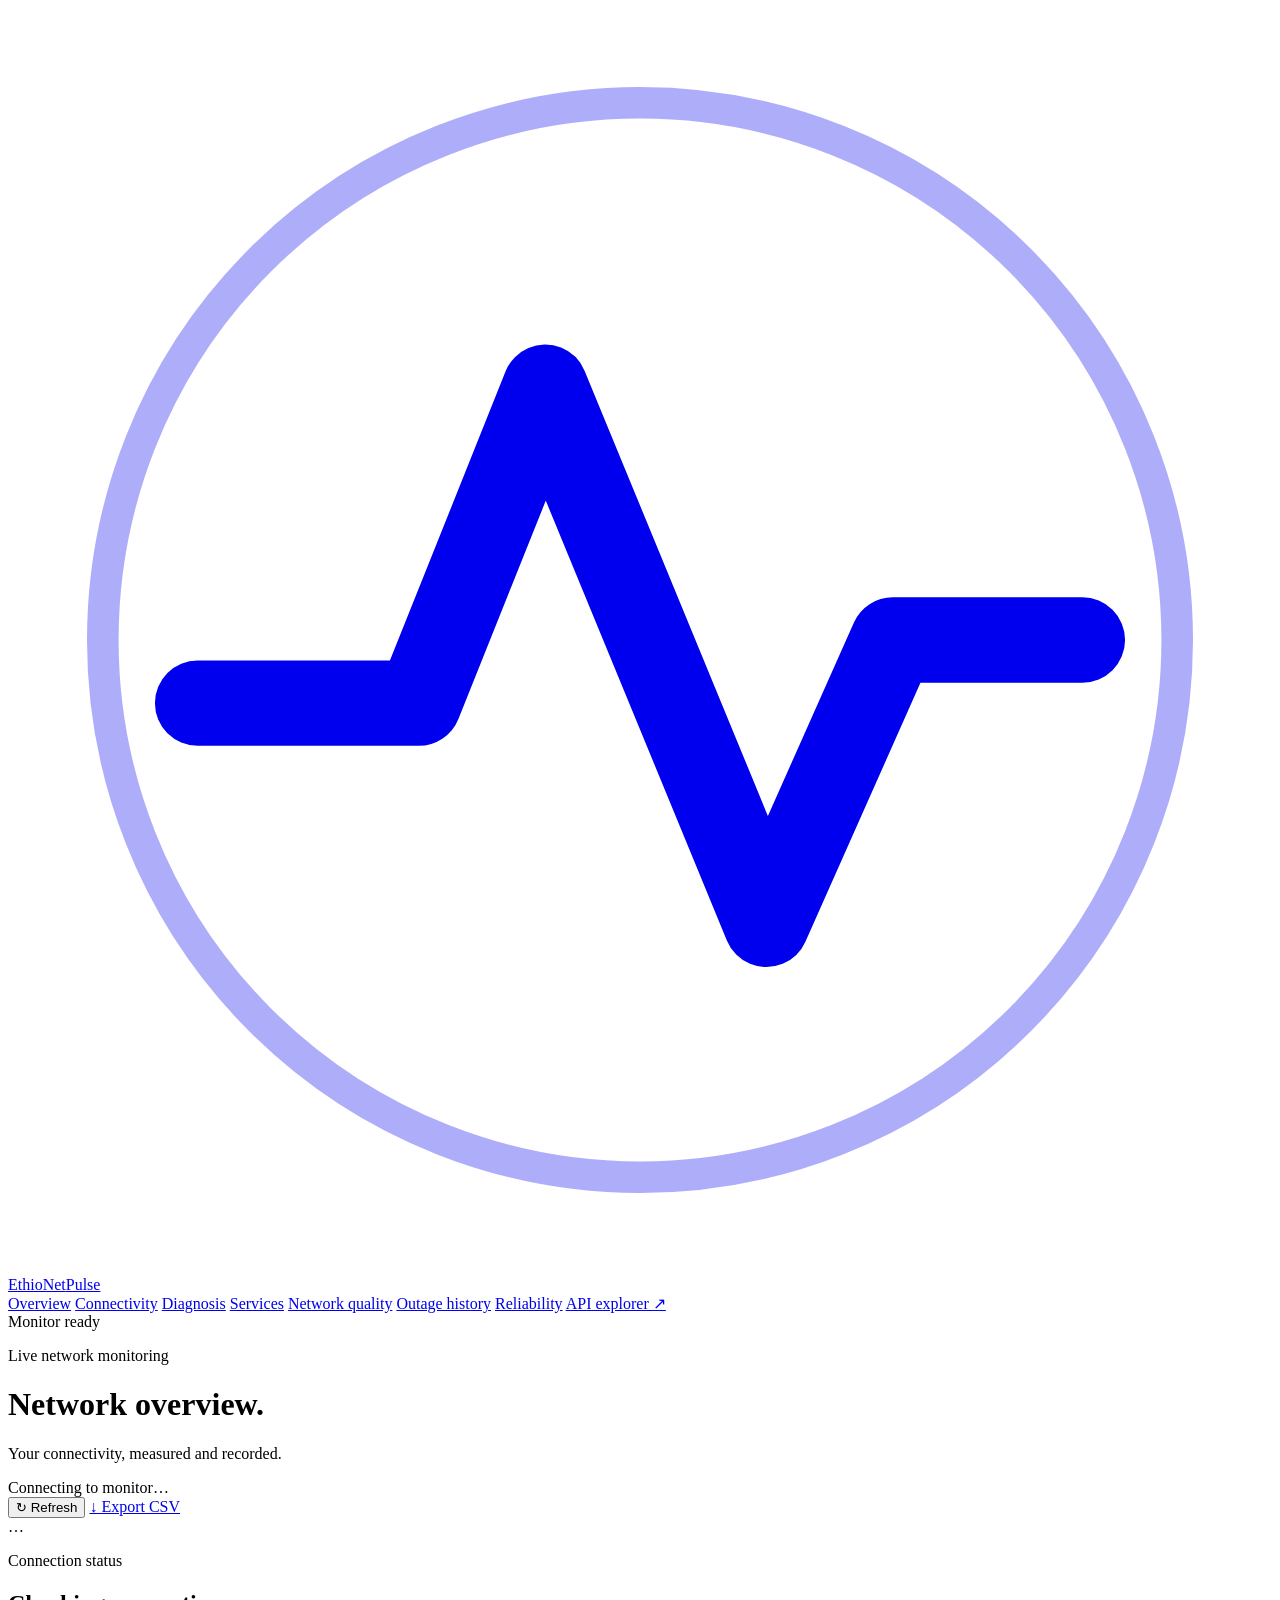
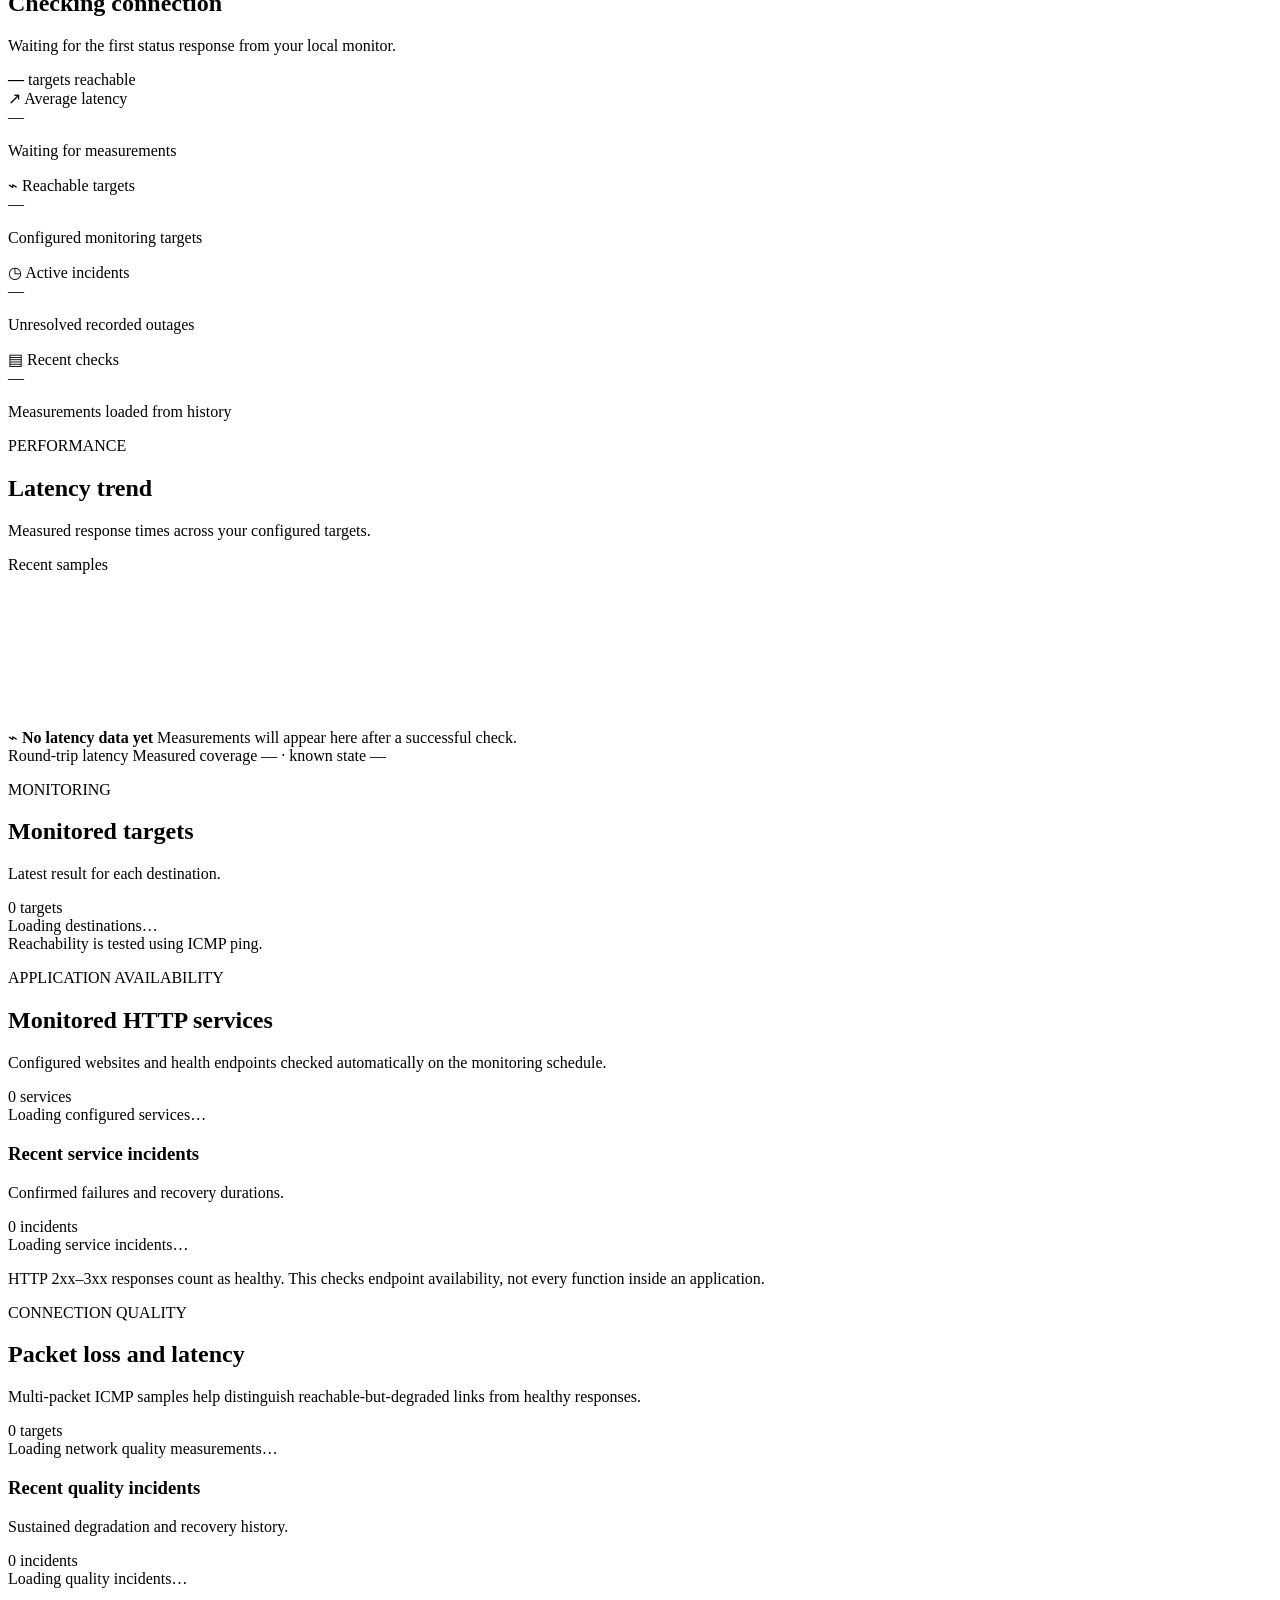
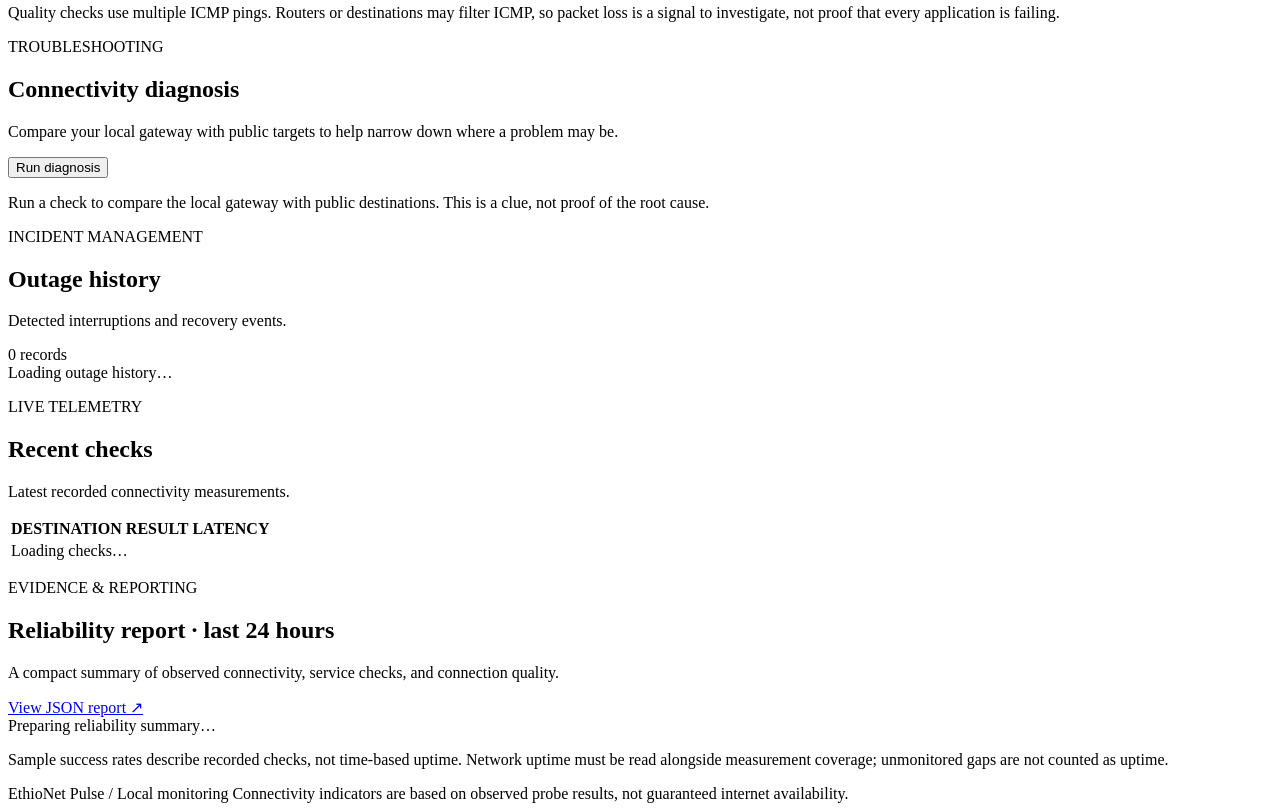
==== commit b699de3b: "Keep diagnosis visible in top navigation" ====
--- a/app/templates/index.html
+++ b/app/templates/index.html
@@ -30,6 +30,7 @@
       <nav class="nav-links" aria-label="Main navigation">
         <a class="nav-link active" href="#overview">Overview</a>
         <a class="nav-link" href="#targets">Connectivity</a>
+        <a class="nav-link" href="#diagnosis">Diagnosis</a>
         <a class="nav-link" href="#services">Services</a>
         <a class="nav-link" href="#network-quality">Network quality</a>
         <a class="nav-link" href="#outages">Outage history</a>
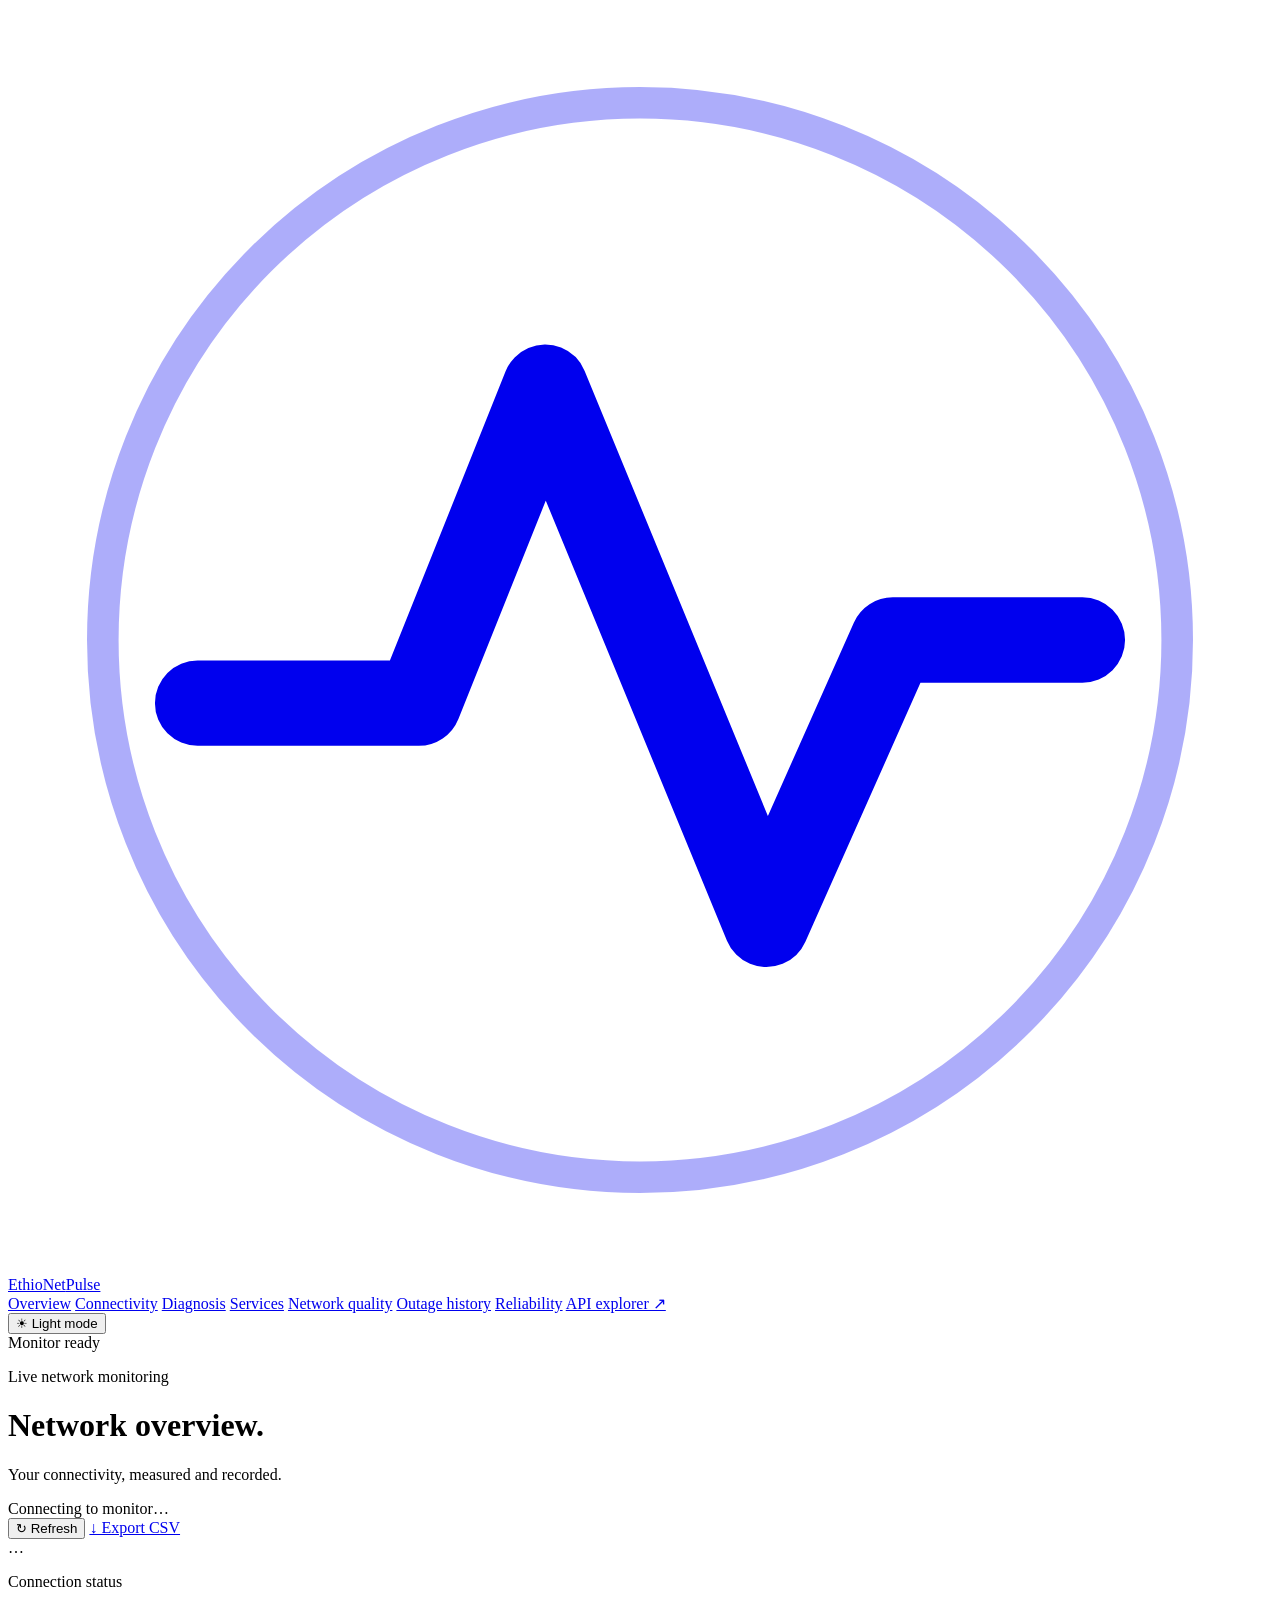
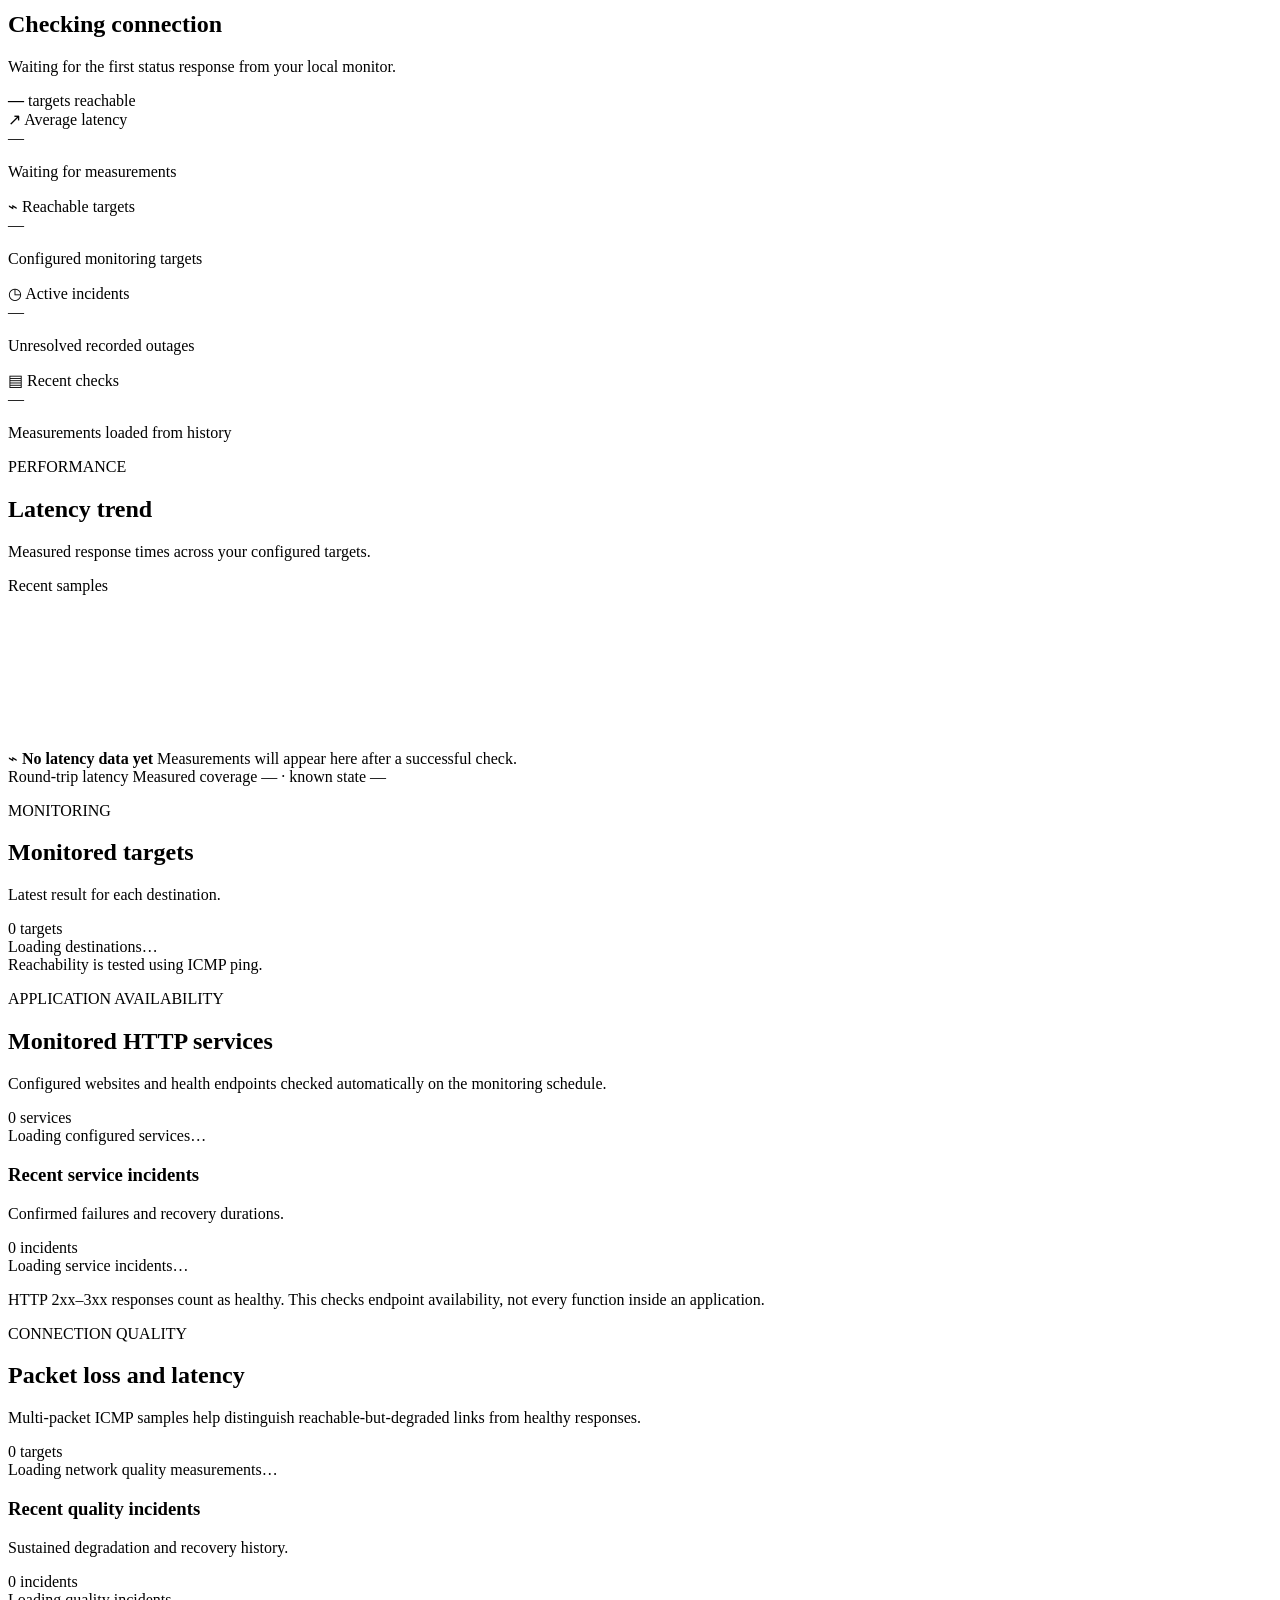
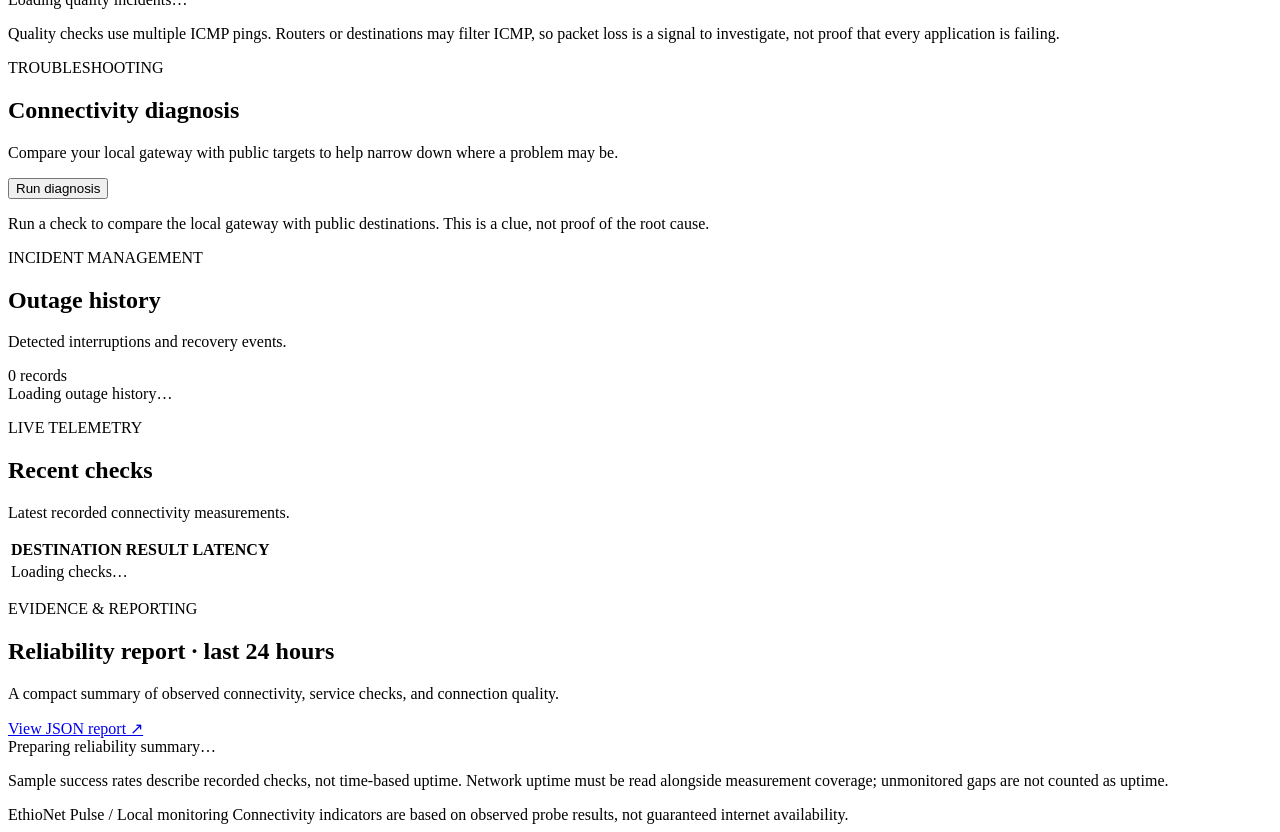
==== commit 820fc6a7: "Set dark mode as default and add theme switcher" ====
--- a/app/templates/index.html
+++ b/app/templates/index.html
@@ -1,9 +1,9 @@
 <!doctype html>
-<html lang="en">
+<html lang="en" data-theme="dark">
 <head>
   <meta charset="utf-8">
   <meta name="viewport" content="width=device-width, initial-scale=1">
-  <meta name="theme-color" content="#f5f7f5">
+  <meta name="theme-color" content="#0c1210">
   <meta name="description"
         content="Network connectivity and outage monitoring dashboard.">
   <title>{{ app_name }} — Network Overview</title>
@@ -38,6 +38,12 @@
         <a class="nav-link nav-api" href="/docs" target="_blank" rel="noreferrer">API explorer ↗</a>
       </nav>
 
+      <button class="theme-toggle" id="theme-toggle" type="button"
+              aria-label="Switch to light theme" aria-pressed="false"
+              title="Switch to light theme">
+        <span class="theme-toggle-icon" id="theme-toggle-icon" aria-hidden="true">☀</span>
+        <span id="theme-toggle-label">Light mode</span>
+      </button>
       <div class="header-status">
         <span class="status-dot" aria-hidden="true"></span>
         <span>Monitor ready</span>
